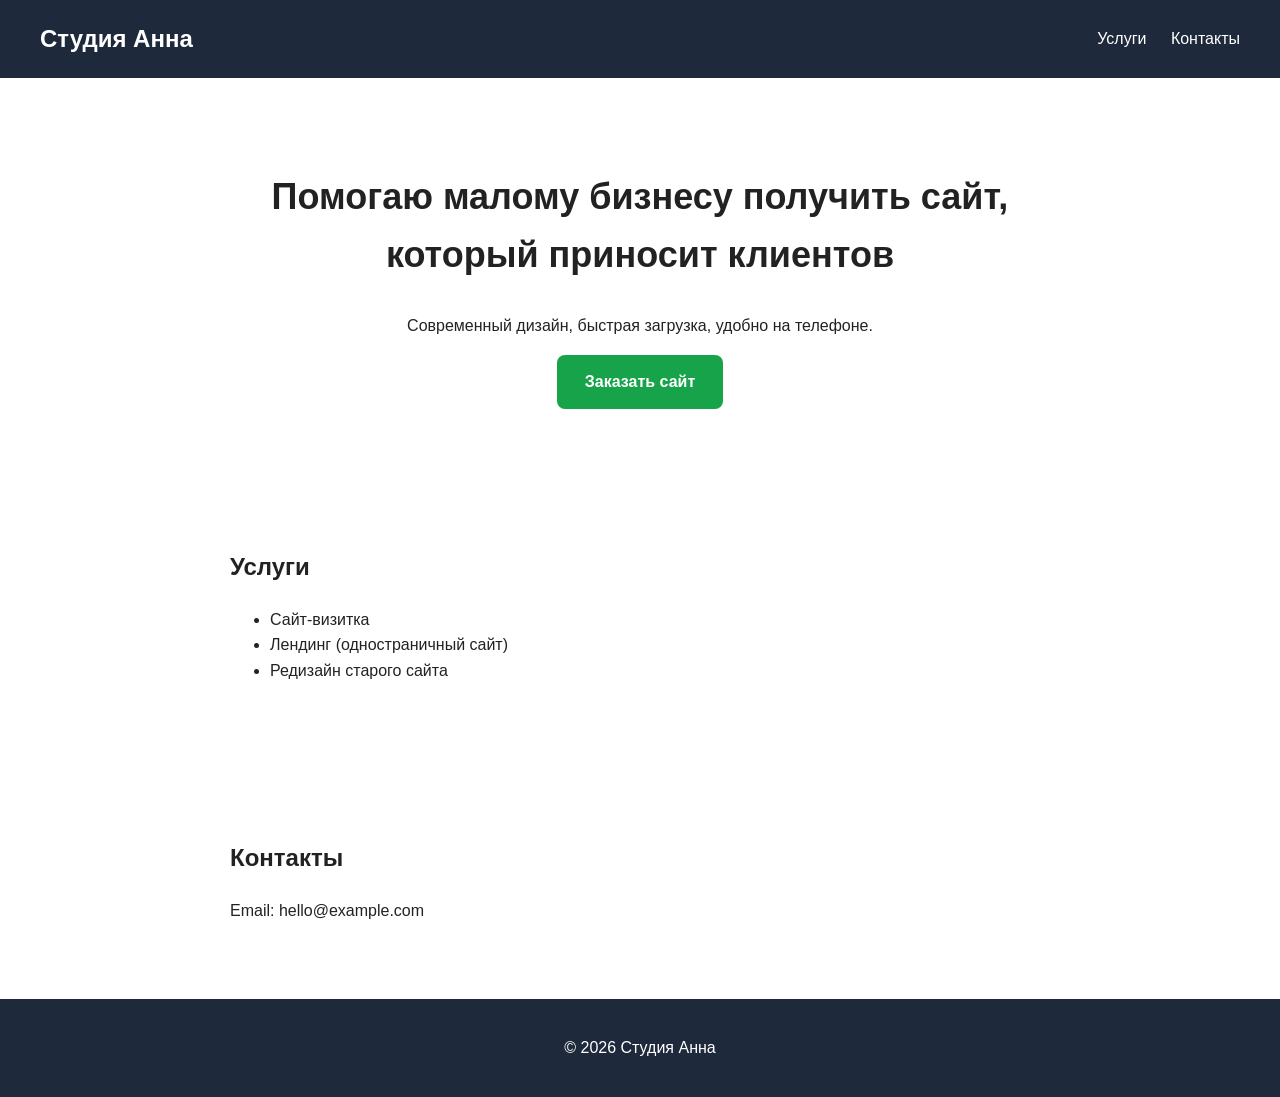
==== index.html @ 8dcebfe1 "Add files via upload" ====
<!DOCTYPE html>
<html lang="ru">
<head>
  <meta charset="UTF-8">
  <meta name="viewport" content="width=device-width, initial-scale=1">
  <title>Студия Анна — услуги</title>
  <link rel="stylesheet" href="style.css">
</head>
<body>

  <header>
    <h1>Студия Анна</h1>
    <nav>
      <a href="#services">Услуги</a>
      <a href="#contacts">Контакты</a>
    </nav>
  </header>

  <main>
    <section id="hero">
      <h2>Помогаю малому бизнесу получить сайт, который приносит клиентов</h2>
      <p>Современный дизайн, быстрая загрузка, удобно на телефоне.</p>
      <a href="#contacts">Заказать сайт</a>
    </section>

    <section id="services">
      <h2>Услуги</h2>
      <ul>
        <li>Сайт-визитка</li>
        <li>Лендинг (одностраничный сайт)</li>
        <li>Редизайн старого сайта</li>
      </ul>
    </section>

    <section id="contacts">
      <h2>Контакты</h2>
      <p>Email: hello@example.com</p>
    </section>
  </main>

  <footer>
    <p>© 2026 Студия Анна</p>
  </footer>

</body>
</html>
---- style.css ----
* {
  box-sizing: border-box;
}

body {
  margin: 0;
  font-family: Arial, sans-serif;
  color: #222222;
  line-height: 1.6;
}

header {
  background: #1e293b;
  color: white;
  padding: 20px 40px;
  display: flex;
  justify-content: space-between;
  align-items: center;
}

header h1 {
  margin: 0;
  font-size: 24px;
}

nav a {
  color: white;
  text-decoration: none;
  margin-left: 20px;
}

nav a:hover {
  text-decoration: underline;
}

section {
  max-width: 900px;
  margin: 0 auto;
  padding: 60px 40px;
}

#hero {
  text-align: center;
}

#hero h2 {
  font-size: 36px;
}

#hero a {
  display: inline-block;
  background: #16a34a;
  color: white;
  padding: 14px 28px;
  border-radius: 8px;
  text-decoration: none;
  font-weight: bold;
}

#hero a:hover {
  background: #1d4ed8;
}

footer {
  background: #1e293b;
  color: white;
  text-align: center;
  padding: 20px;
}@media (max-width: 700px) {
  header {
    flex-direction: column;
    gap: 12px;
    padding: 20px;
  }

  nav a {
    margin: 0 10px;
  }

  section {
    padding: 40px 20px;
  }

  #hero h2 {
    font-size: 26px;
  }
}
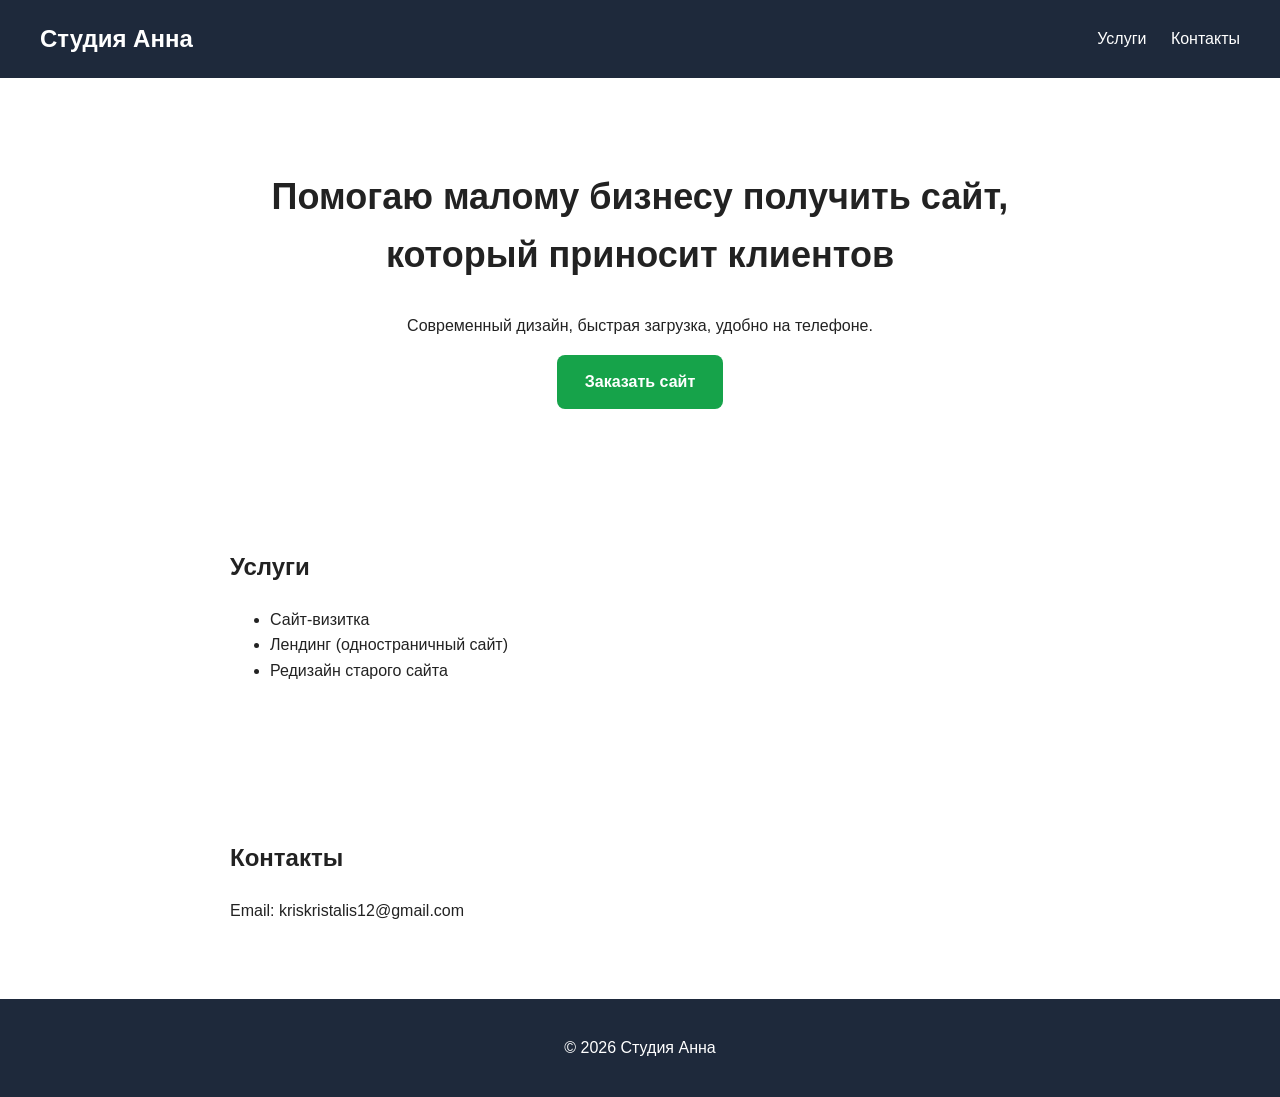
==== commit 338dab4a: "Add files via upload" ====
--- a/index.html
+++ b/index.html
@@ -34,7 +34,7 @@
 
     <section id="contacts">
       <h2>Контакты</h2>
-      <p>Email: hello@example.com</p>
+      <p>Email: kriskristalis12@gmail.com</p>
     </section>
   </main>
 
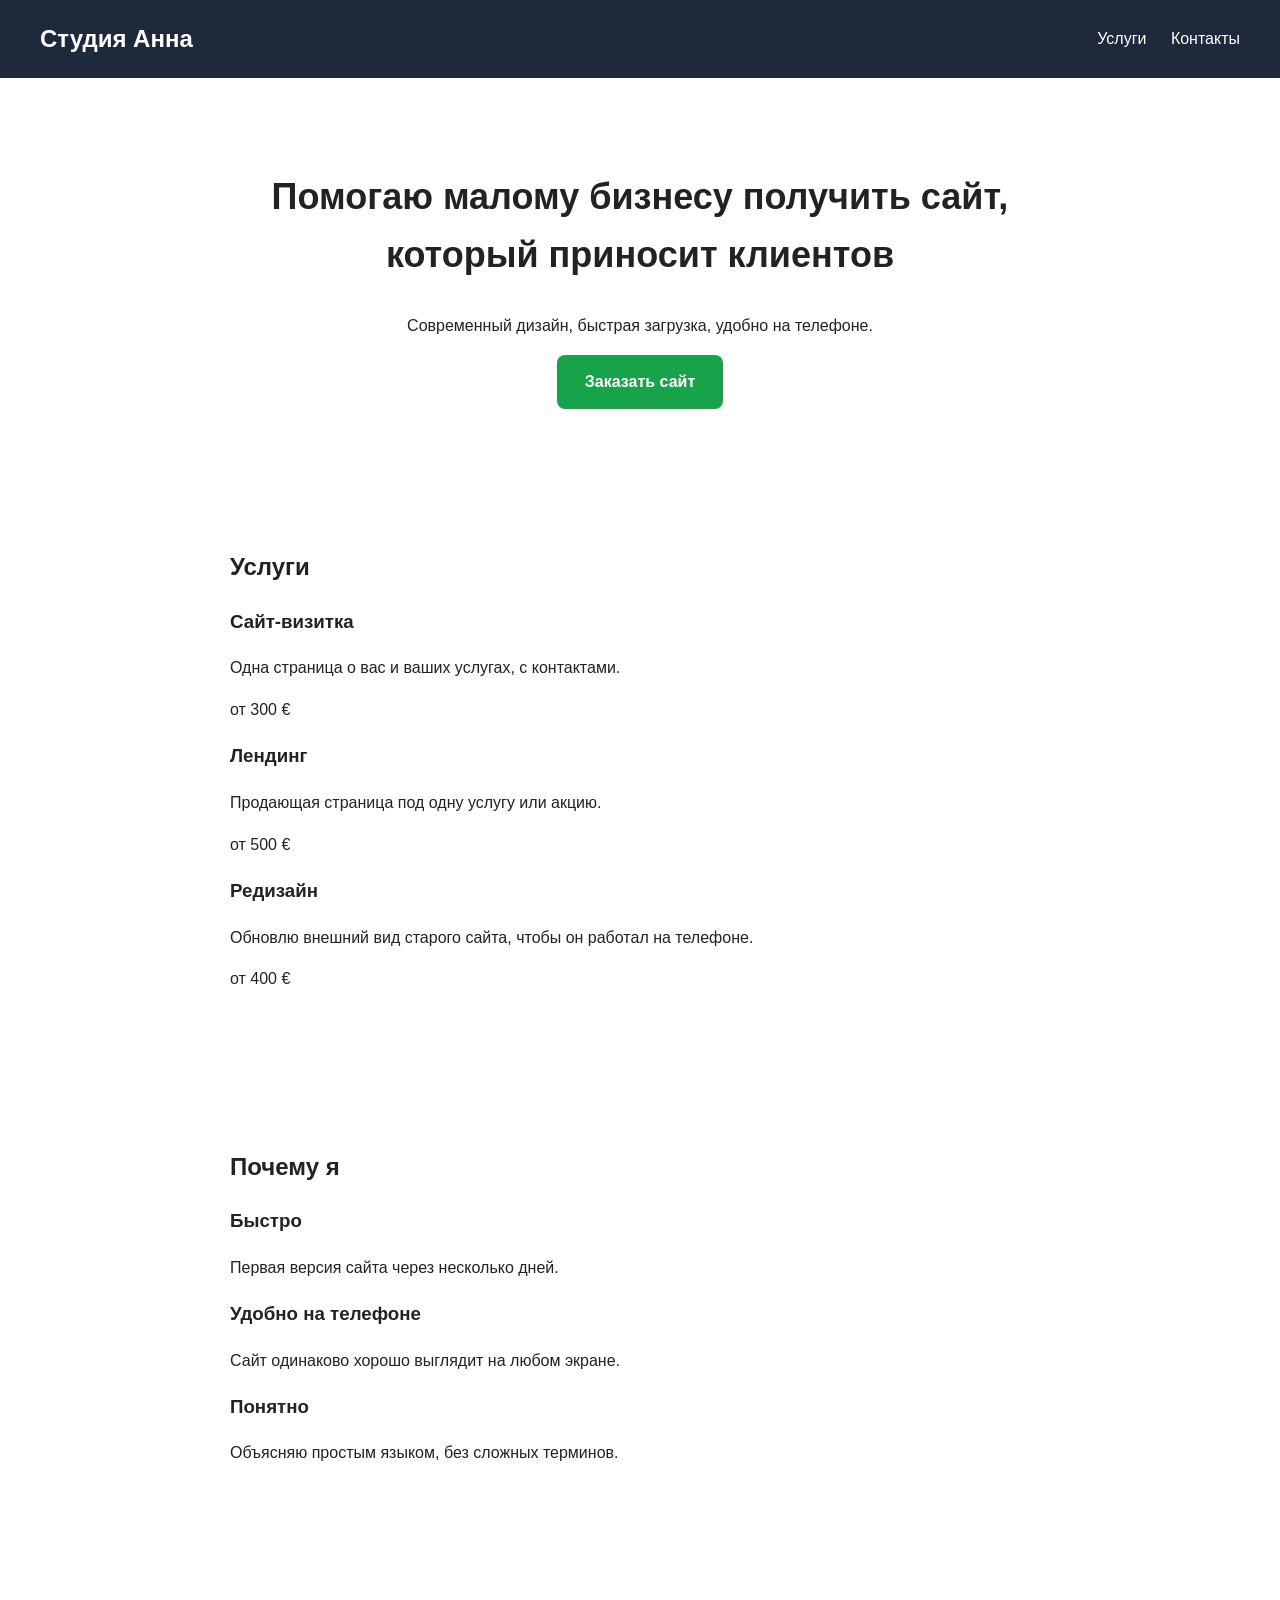
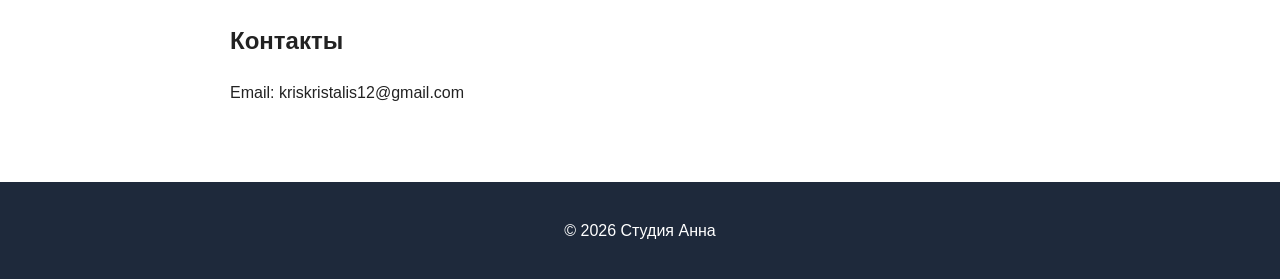
==== commit 519ebc52: "Add files via upload" ====
--- a/index.html
+++ b/index.html
@@ -23,13 +23,43 @@
       <a href="#contacts">Заказать сайт</a>
     </section>
 
-    <section id="services">
+        <section id="services">
       <h2>Услуги</h2>
-      <ul>
-        <li>Сайт-визитка</li>
-        <li>Лендинг (одностраничный сайт)</li>
-        <li>Редизайн старого сайта</li>
-      </ul>
+      <div class="cards">
+        <div class="card">
+          <h3>Сайт-визитка</h3>
+          <p>Одна страница о вас и ваших услугах, с контактами.</p>
+          <p class="price">от 300 €</p>
+        </div>
+        <div class="card">
+          <h3>Лендинг</h3>
+          <p>Продающая страница под одну услугу или акцию.</p>
+          <p class="price">от 500 €</p>
+        </div>
+        <div class="card">
+          <h3>Редизайн</h3>
+          <p>Обновлю внешний вид старого сайта, чтобы он работал на телефоне.</p>
+          <p class="price">от 400 €</p>
+        </div>
+      </div>
+    </section>
+
+    <section id="why">
+      <h2>Почему я</h2>
+      <div class="cards">
+        <div class="card">
+          <h3>Быстро</h3>
+          <p>Первая версия сайта через несколько дней.</p>
+        </div>
+        <div class="card">
+          <h3>Удобно на телефоне</h3>
+          <p>Сайт одинаково хорошо выглядит на любом экране.</p>
+        </div>
+        <div class="card">
+          <h3>Понятно</h3>
+          <p>Объясняю простым языком, без сложных терминов.</p>
+        </div>
+      </div>
     </section>
 
     <section id="contacts">
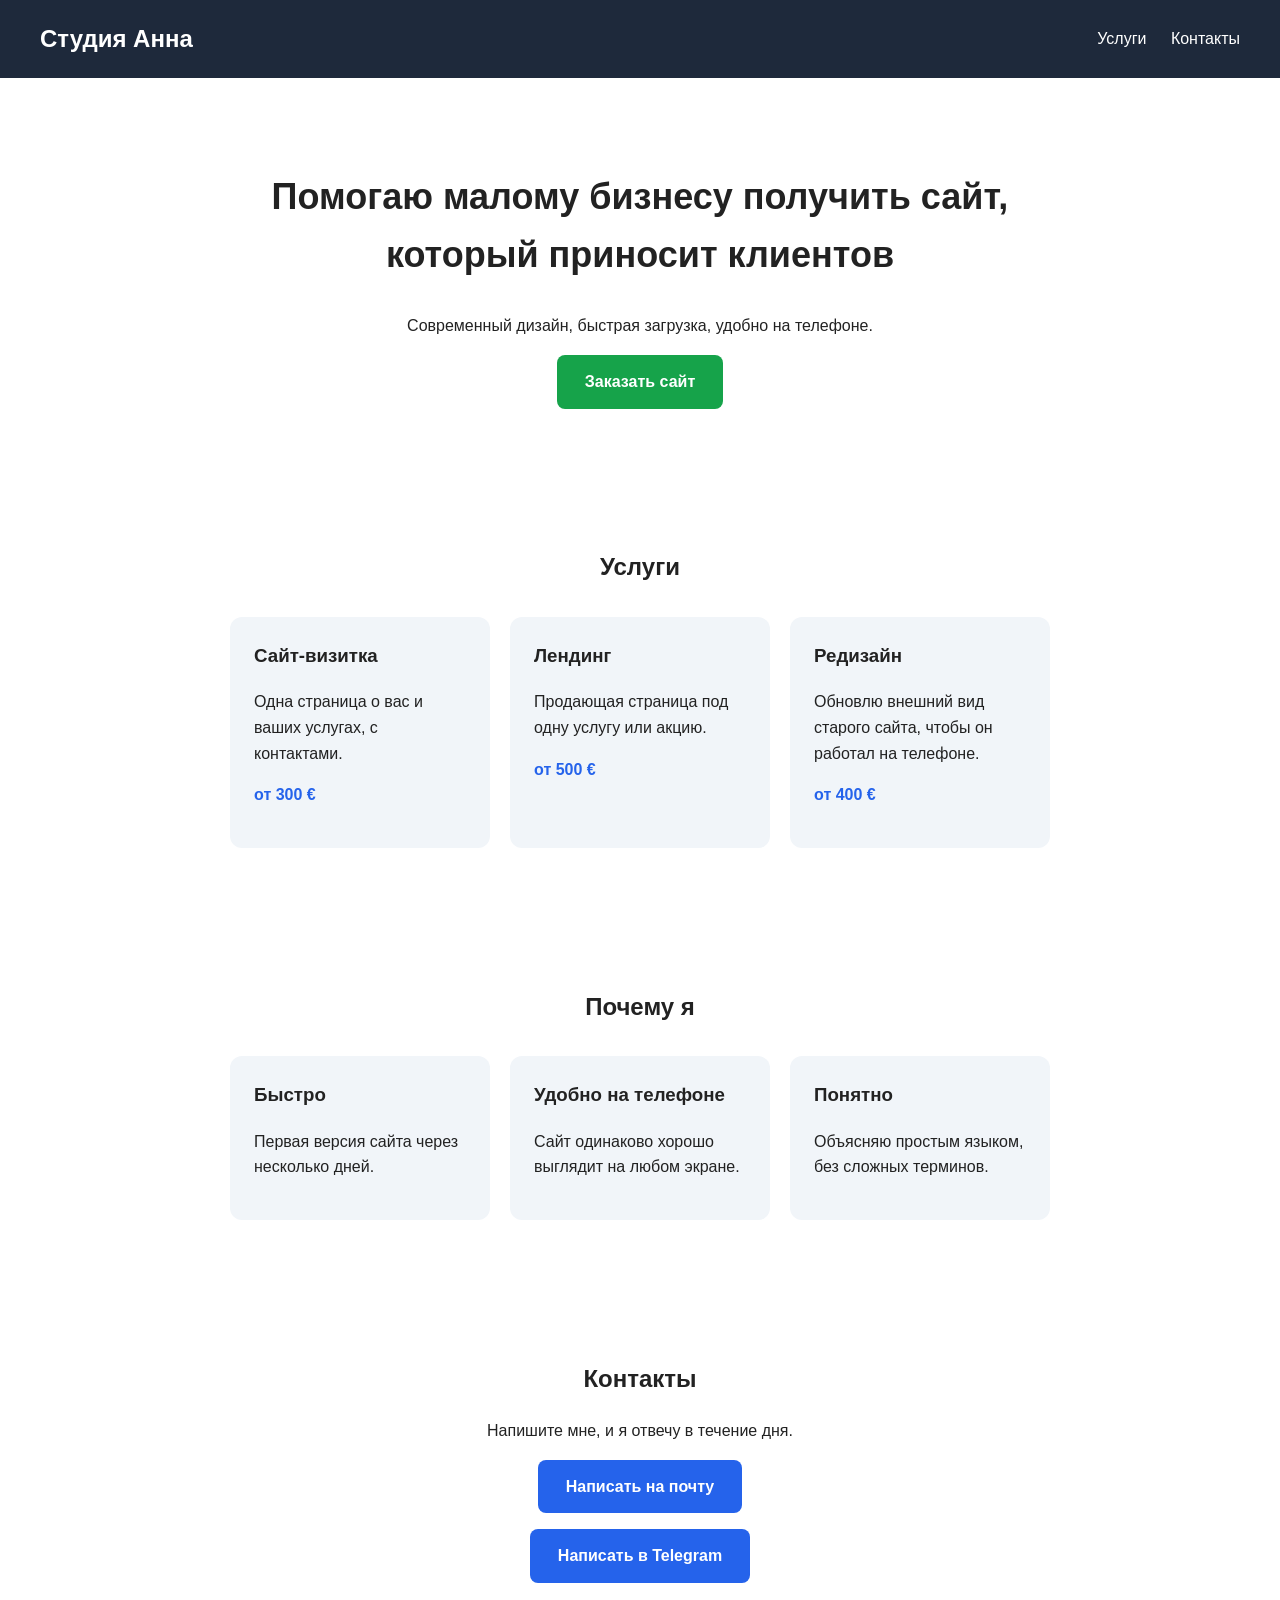
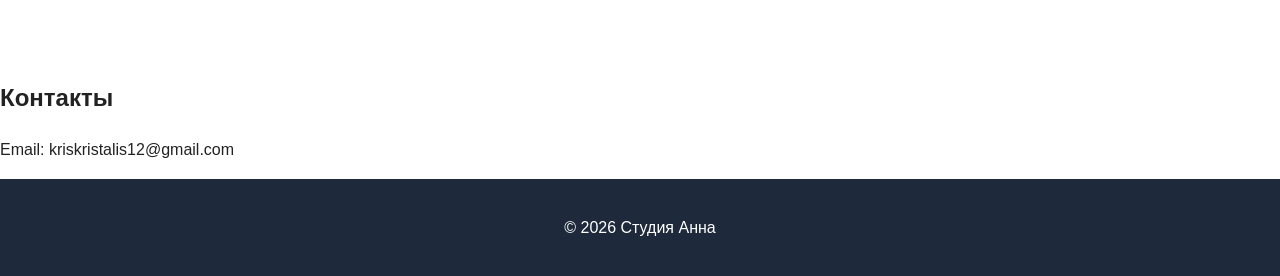
==== commit f136b9d5: "Add files via upload" ====
--- a/index.html
+++ b/index.html
@@ -3,7 +3,8 @@
 <head>
   <meta charset="UTF-8">
   <meta name="viewport" content="width=device-width, initial-scale=1">
-  <title>Студия Анна — услуги</title>
+  <title>Студия Кристина — услуги</title>
+  <meta name="description" content="Создаю сайты-визитки и лендинги для малого бизнеса. Быстро, современно, удобно на телефоне.">
   <link rel="stylesheet" href="style.css">
 </head>
 <body>
@@ -63,6 +64,11 @@
     </section>
 
     <section id="contacts">
+  <h2>Контакты</h2>
+  <p>Напишите мне, и я отвечу в течение дня.</p>
+  <p><a class="btn" href="mailto:kriskristalis12@gmail.com">Написать на почту</a></p>
+  <p><a class="btn" href="https://t.me/kristina">Написать в Telegram</a></p>
+</section>
       <h2>Контакты</h2>
       <p>Email: kriskristalis12@gmail.com</p>
     </section>
--- a/style.css
+++ b/style.css
@@ -84,4 +84,45 @@
   #hero h2 {
     font-size: 26px;
   }
+}#services h2,
+#why h2 {
+  text-align: center;
+}
+
+.cards {
+  display: grid;
+  grid-template-columns: repeat(auto-fit, minmax(230px, 1fr));
+  gap: 20px;
+  margin-top: 30px;
+}
+
+.card {
+  background: #f1f5f9;
+  padding: 24px;
+  border-radius: 12px;
+}
+
+.card h3 {
+  margin-top: 0;
+}
+
+.price {
+  font-weight: bold;
+  color: #2563eb;
+}#contacts {
+  text-align: center;
+}
+
+.btn {
+  display: inline-block;
+  background: #2563eb;
+  color: white;
+  padding: 14px 28px;
+  border-radius: 8px;
+  text-decoration: none;
+  font-weight: bold;
+}
+
+.btn:hover {
+  background: #1d4ed8;
 }
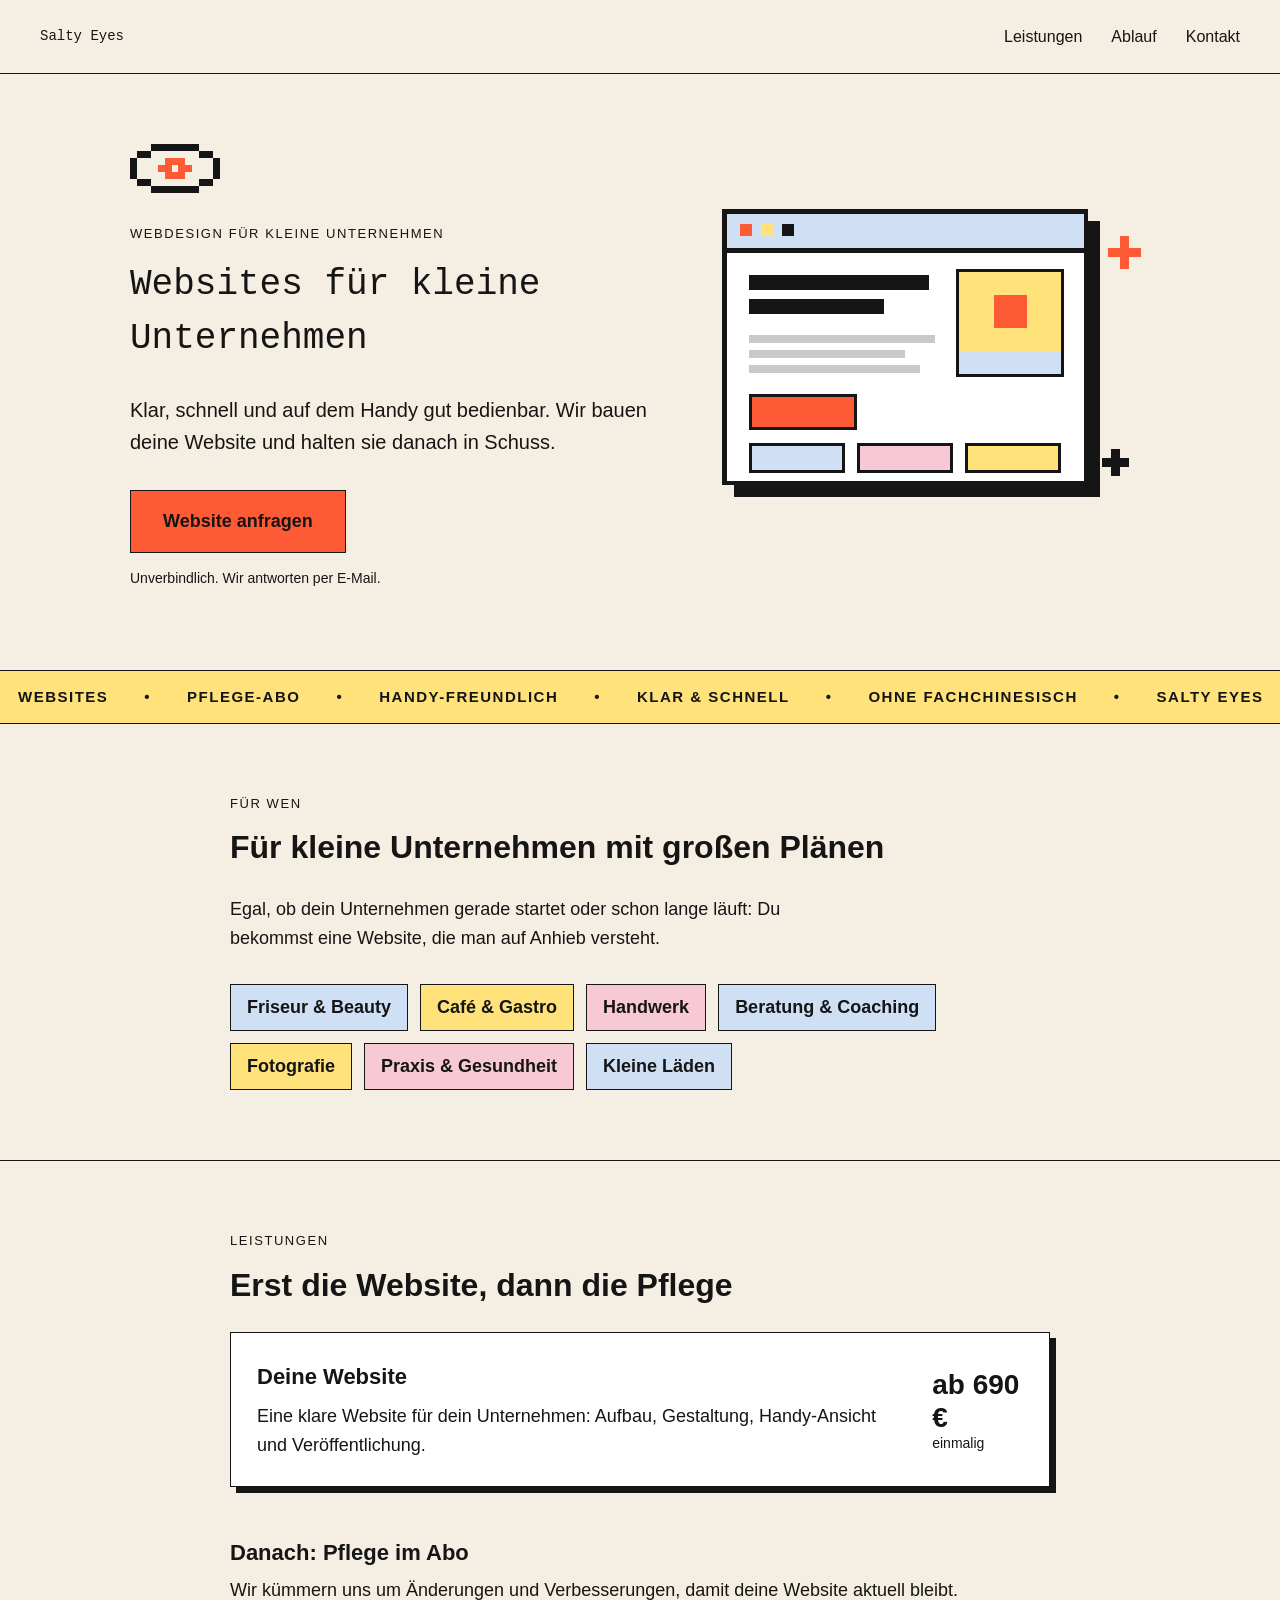
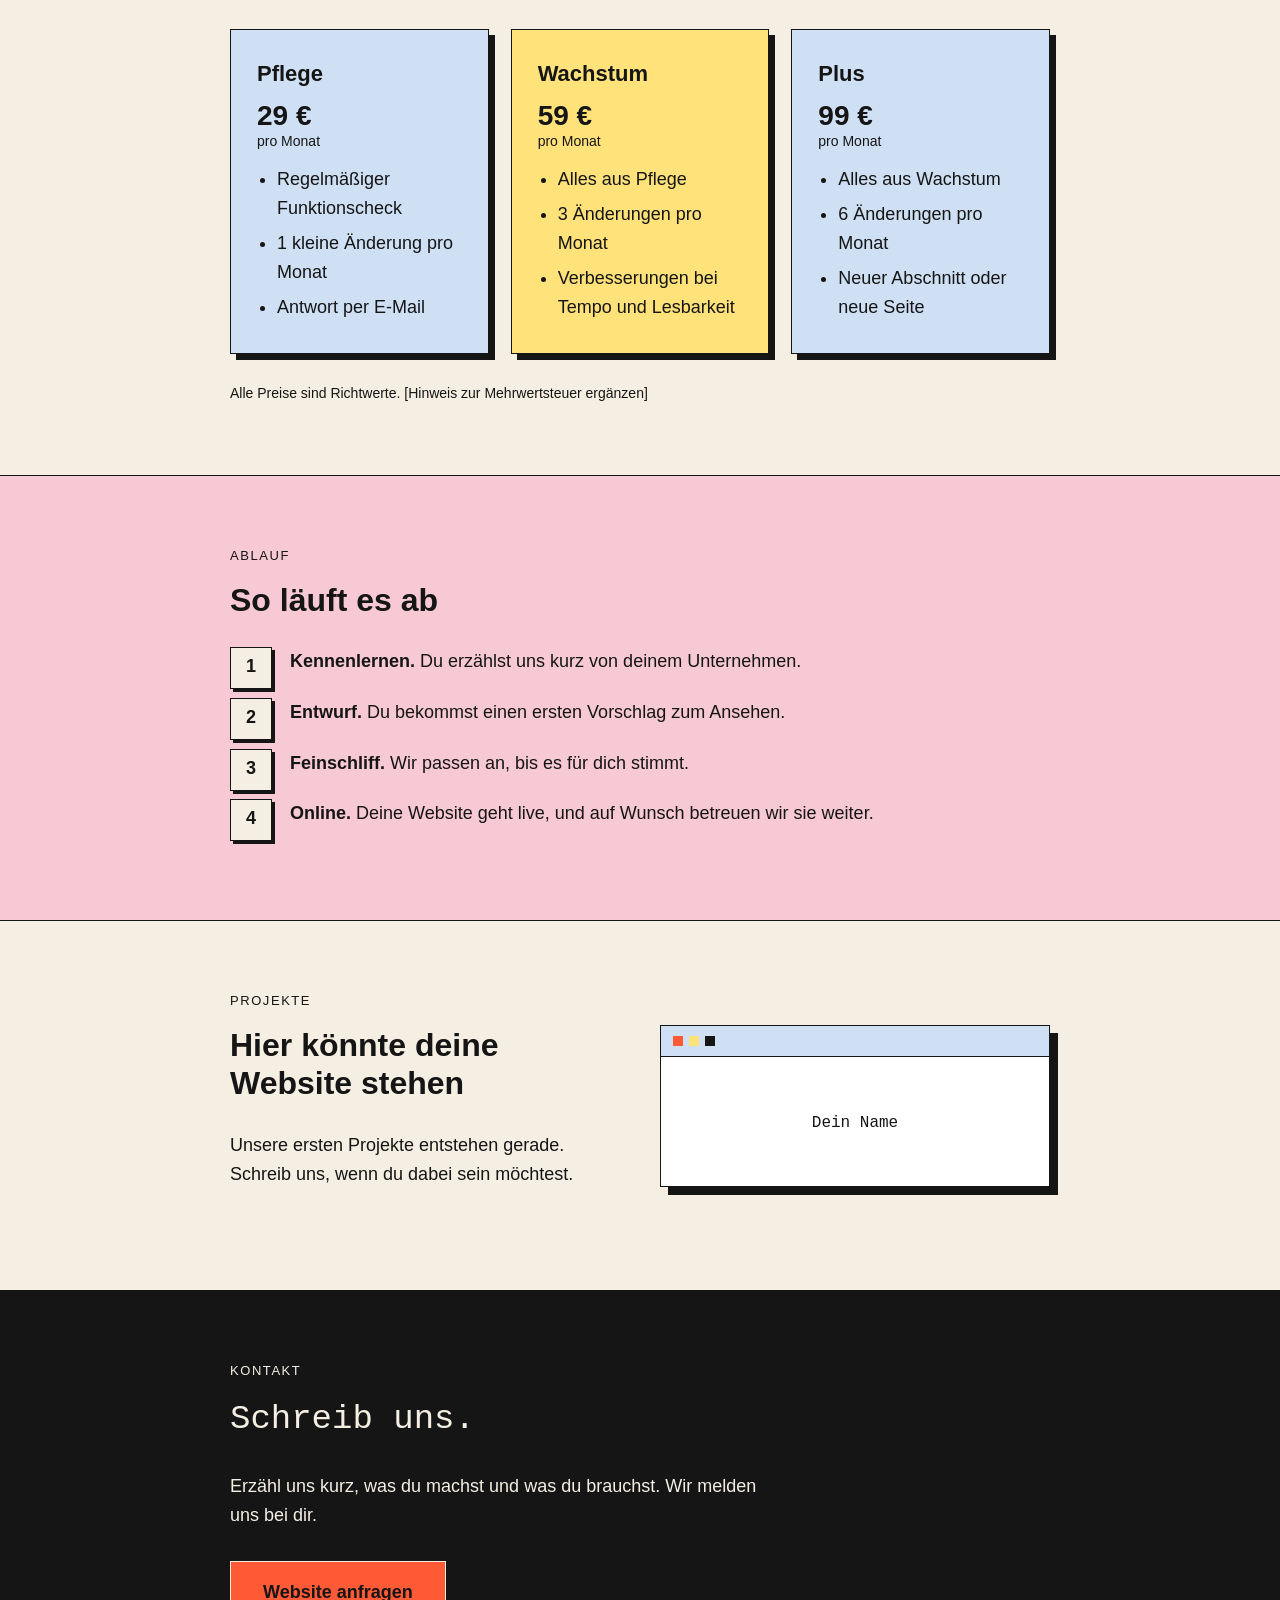
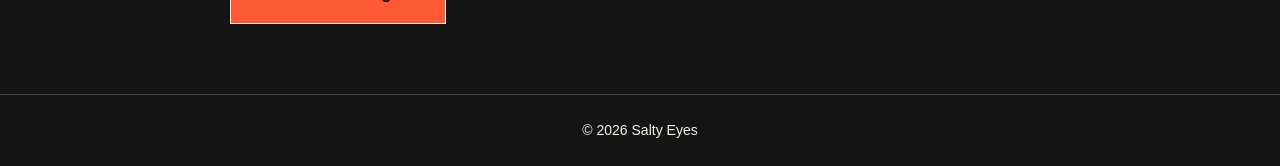
==== commit a613eb1a: "Add files via upload" ====
--- a/index.html
+++ b/index.html
@@ -1,82 +1,207 @@
-<!DOCTYPE html>
-<html lang="ru">
-<head>
-  <meta charset="UTF-8">
-  <meta name="viewport" content="width=device-width, initial-scale=1">
-  <title>Студия Кристина — услуги</title>
-  <meta name="description" content="Создаю сайты-визитки и лендинги для малого бизнеса. Быстро, современно, удобно на телефоне.">
-  <link rel="stylesheet" href="style.css">
-</head>
-<body>
-
-  <header>
-    <h1>Студия Анна</h1>
-    <nav>
-      <a href="#services">Услуги</a>
-      <a href="#contacts">Контакты</a>
-    </nav>
-  </header>
-
-  <main>
-    <section id="hero">
-      <h2>Помогаю малому бизнесу получить сайт, который приносит клиентов</h2>
-      <p>Современный дизайн, быстрая загрузка, удобно на телефоне.</p>
-      <a href="#contacts">Заказать сайт</a>
-    </section>
-
-        <section id="services">
-      <h2>Услуги</h2>
-      <div class="cards">
-        <div class="card">
-          <h3>Сайт-визитка</h3>
-          <p>Одна страница о вас и ваших услугах, с контактами.</p>
-          <p class="price">от 300 €</p>
-        </div>
-        <div class="card">
-          <h3>Лендинг</h3>
-          <p>Продающая страница под одну услугу или акцию.</p>
-          <p class="price">от 500 €</p>
-        </div>
-        <div class="card">
-          <h3>Редизайн</h3>
-          <p>Обновлю внешний вид старого сайта, чтобы он работал на телефоне.</p>
-          <p class="price">от 400 €</p>
-        </div>
-      </div>
-    </section>
-
-    <section id="why">
-      <h2>Почему я</h2>
-      <div class="cards">
-        <div class="card">
-          <h3>Быстро</h3>
-          <p>Первая версия сайта через несколько дней.</p>
-        </div>
-        <div class="card">
-          <h3>Удобно на телефоне</h3>
-          <p>Сайт одинаково хорошо выглядит на любом экране.</p>
-        </div>
-        <div class="card">
-          <h3>Понятно</h3>
-          <p>Объясняю простым языком, без сложных терминов.</p>
-        </div>
-      </div>
-    </section>
-
-    <section id="contacts">
-  <h2>Контакты</h2>
-  <p>Напишите мне, и я отвечу в течение дня.</p>
-  <p><a class="btn" href="mailto:kriskristalis12@gmail.com">Написать на почту</a></p>
-  <p><a class="btn" href="https://t.me/kristina">Написать в Telegram</a></p>
-</section>
-      <h2>Контакты</h2>
-      <p>Email: kriskristalis12@gmail.com</p>
-    </section>
-  </main>
-
-  <footer>
-    <p>© 2026 Студия Анна</p>
-  </footer>
-
-</body>
-</html>+<!DOCTYPE html>
+<html lang="de">
+<head>
+  <meta charset="UTF-8">
+  <meta name="viewport" content="width=device-width, initial-scale=1">
+  <title>Salty Eyes – Websites für kleine Unternehmen</title>
+  <meta name="description" content="Salty Eyes baut klare, schnelle Websites für kleine Unternehmen und hält sie danach in Schuss. Jetzt unverbindlich anfragen.">
+  <link rel="stylesheet" href="style.css">
+</head>
+<body>
+
+  <header class="site-header">
+    <a class="logo" href="#top">Salty Eyes</a>
+    <nav>
+      <a href="#leistungen">Leistungen</a>
+      <a href="#ablauf">Ablauf</a>
+      <a href="#kontakt">Kontakt</a>
+    </nav>
+  </header>
+
+  <main id="top">
+
+    <!-- 1. Hauptbereich -->
+    <section class="hero">
+      <div class="hero-text">
+        <svg class="eye" viewBox="0 0 130 70" width="90" height="49" aria-hidden="true" shape-rendering="crispEdges">
+          <rect x="30" y="0" width="70" height="10" fill="currentColor"/>
+          <rect x="10" y="10" width="20" height="10" fill="currentColor"/>
+          <rect x="100" y="10" width="20" height="10" fill="currentColor"/>
+          <rect x="0" y="20" width="10" height="30" fill="currentColor"/>
+          <rect x="120" y="20" width="10" height="30" fill="currentColor"/>
+          <rect x="10" y="50" width="20" height="10" fill="currentColor"/>
+          <rect x="100" y="50" width="20" height="10" fill="currentColor"/>
+          <rect x="30" y="60" width="70" height="10" fill="currentColor"/>
+          <rect x="50" y="20" width="30" height="10" class="pupil"/>
+          <rect x="40" y="30" width="50" height="10" class="pupil"/>
+          <rect x="50" y="40" width="30" height="10" class="pupil"/>
+          <rect x="60" y="30" width="10" height="10" class="shine"/>
+        </svg>
+        <p class="label">Webdesign für kleine Unternehmen</p>
+        <h1 class="pixel">Websites für kleine Unternehmen</h1>
+        <p class="lead">Klar, schnell und auf dem Handy gut bedienbar. Wir bauen deine Website und halten sie danach in Schuss.</p>
+        <a class="btn" href="mailto:kriskristalis12@gmail.com?subject=Website%20anfragen">Website anfragen</a>
+        <p class="hint">Unverbindlich. Wir antworten per E-Mail.</p>
+      </div>
+
+      <div class="hero-art">
+        <svg class="mock" viewBox="0 0 280 210" role="img" aria-label="Skizze einer Website im Browserfenster" shape-rendering="crispEdges">
+          <rect x="8" y="8" width="244" height="184" fill="#151515"/>
+          <rect x="1.5" y="1.5" width="241" height="181" fill="#ffffff" stroke="#151515" stroke-width="3"/>
+          <rect x="1.5" y="1.5" width="241" height="26" fill="#cfe0f5" stroke="#151515" stroke-width="3"/>
+          <rect x="12" y="10" width="8" height="8" fill="#ff5a36"/>
+          <rect x="26" y="10" width="8" height="8" fill="#ffe27a"/>
+          <rect x="40" y="10" width="8" height="8" fill="#151515"/>
+          <rect x="18" y="44" width="120" height="10" fill="#151515"/>
+          <rect x="18" y="60" width="90" height="10" fill="#151515"/>
+          <rect x="18" y="84" width="124" height="5" fill="#c9c9c9"/>
+          <rect x="18" y="94" width="104" height="5" fill="#c9c9c9"/>
+          <rect x="18" y="104" width="114" height="5" fill="#c9c9c9"/>
+          <rect x="19" y="124" width="70" height="22" fill="#ff5a36" stroke="#151515" stroke-width="2"/>
+          <rect x="157" y="41" width="70" height="70" fill="#ffe27a" stroke="#151515" stroke-width="2"/>
+          <rect x="181" y="57" width="22" height="22" fill="#ff5a36"/>
+          <rect x="158" y="95" width="68" height="15" fill="#cfe0f5"/>
+          <rect x="19" y="157" width="62" height="18" fill="#cfe0f5" stroke="#151515" stroke-width="2"/>
+          <rect x="91" y="157" width="62" height="18" fill="#f7c9d4" stroke="#151515" stroke-width="2"/>
+          <rect x="163" y="157" width="62" height="18" fill="#ffe27a" stroke="#151515" stroke-width="2"/>
+          <rect x="265" y="18" width="6" height="22" fill="#ff5a36"/>
+          <rect x="257" y="26" width="22" height="6" fill="#ff5a36"/>
+          <rect x="259" y="160" width="6" height="18" fill="#151515"/>
+          <rect x="253" y="166" width="18" height="6" fill="#151515"/>
+        </svg>
+      </div>
+    </section>
+
+    <!-- Laufband -->
+    <div class="ticker" aria-hidden="true">
+      <div class="ticker-track">
+        <div class="ticker-group">
+          <span>Websites</span><span>•</span><span>Pflege-Abo</span><span>•</span><span>Handy-freundlich</span><span>•</span><span>Klar &amp; schnell</span><span>•</span><span>Ohne Fachchinesisch</span><span>•</span><span>Salty Eyes</span><span>•</span>
+        </div>
+        <div class="ticker-group">
+          <span>Websites</span><span>•</span><span>Pflege-Abo</span><span>•</span><span>Handy-freundlich</span><span>•</span><span>Klar &amp; schnell</span><span>•</span><span>Ohne Fachchinesisch</span><span>•</span><span>Salty Eyes</span><span>•</span>
+        </div>
+      </div>
+    </div>
+
+    <!-- 2. Für wen -->
+    <section class="band">
+      <div class="wrap">
+        <p class="label">Für wen</p>
+        <h2>Für kleine Unternehmen mit großen Plänen</h2>
+        <p class="lead-left">Egal, ob dein Unternehmen gerade startet oder schon lange läuft: Du bekommst eine Website, die man auf Anhieb versteht.</p>
+        <ul class="chips">
+          <li>Friseur &amp; Beauty</li>
+          <li>Café &amp; Gastro</li>
+          <li>Handwerk</li>
+          <li>Beratung &amp; Coaching</li>
+          <li>Fotografie</li>
+          <li>Praxis &amp; Gesundheit</li>
+          <li>Kleine Läden</li>
+        </ul>
+      </div>
+    </section>
+
+    <!-- 3. Leistungen -->
+    <section id="leistungen" class="band">
+      <div class="wrap">
+        <p class="label">Leistungen</p>
+        <h2>Erst die Website, dann die Pflege</h2>
+
+        <div class="card card-wide">
+          <div>
+            <h3>Deine Website</h3>
+            <p>Eine klare Website für dein Unternehmen: Aufbau, Gestaltung, Handy-Ansicht und Veröffentlichung.</p>
+          </div>
+          <p class="price">ab 690 €<span>einmalig</span></p>
+        </div>
+
+        <h3 class="subhead">Danach: Pflege im Abo</h3>
+        <p class="note-top">Wir kümmern uns um Änderungen und Verbesserungen, damit deine Website aktuell bleibt.</p>
+
+        <div class="cards">
+          <div class="card">
+            <h3>Pflege</h3>
+            <p class="price">29 €<span>pro Monat</span></p>
+            <ul>
+              <li>Regelmäßiger Funktionscheck</li>
+              <li>1 kleine Änderung pro Monat</li>
+              <li>Antwort per E-Mail</li>
+            </ul>
+          </div>
+          <div class="card card-strong">
+            <h3>Wachstum</h3>
+            <p class="price">59 €<span>pro Monat</span></p>
+            <ul>
+              <li>Alles aus Pflege</li>
+              <li>3 Änderungen pro Monat</li>
+              <li>Verbesserungen bei Tempo und Lesbarkeit</li>
+            </ul>
+          </div>
+          <div class="card">
+            <h3>Plus</h3>
+            <p class="price">99 €<span>pro Monat</span></p>
+            <ul>
+              <li>Alles aus Wachstum</li>
+              <li>6 Änderungen pro Monat</li>
+              <li>Neuer Abschnitt oder neue Seite</li>
+            </ul>
+          </div>
+        </div>
+        <p class="fineprint">Alle Preise sind Richtwerte. [Hinweis zur Mehrwertsteuer ergänzen]</p>
+      </div>
+    </section>
+
+    <!-- 4. Ablauf -->
+    <section id="ablauf" class="band band-pink">
+      <div class="wrap">
+        <p class="label">Ablauf</p>
+        <h2>So läuft es ab</h2>
+        <ol class="steps">
+          <li><strong>Kennenlernen.</strong> Du erzählst uns kurz von deinem Unternehmen.</li>
+          <li><strong>Entwurf.</strong> Du bekommst einen ersten Vorschlag zum Ansehen.</li>
+          <li><strong>Feinschliff.</strong> Wir passen an, bis es für dich stimmt.</li>
+          <li><strong>Online.</strong> Deine Website geht live, und auf Wunsch betreuen wir sie weiter.</li>
+        </ol>
+      </div>
+    </section>
+
+    <!-- 5. Projekte -->
+    <section class="band">
+      <div class="wrap projects">
+        <div>
+          <p class="label">Projekte</p>
+          <h2>Hier könnte deine Website stehen</h2>
+          <p class="lead-left">Unsere ersten Projekte entstehen gerade. Schreib uns, wenn du dabei sein möchtest.</p>
+        </div>
+        <div class="frame" aria-hidden="true">
+          <div class="frame-bar"><i></i><i></i><i></i></div>
+          <div class="frame-body"><span class="pixel">Dein Name</span></div>
+        </div>
+      </div>
+    </section>
+
+    <!-- 6. Kontakt -->
+    <section id="kontakt" class="band band-dark">
+      <div class="wrap">
+        <p class="label">Kontakt</p>
+        <h2 class="pixel">Schreib uns.</h2>
+        <p class="lead-left">Erzähl uns kurz, was du machst und was du brauchst. Wir melden uns bei dir.</p>
+        <a class="btn" href="mailto:kriskristalis12@gmail.com?subject=Website%20anfragen">Website anfragen</a>
+      </div>
+    </section>
+
+  </main>
+
+  <footer class="site-footer">
+    <!-- Wichtig: Vor dem echten Start Impressum und Datenschutzerklärung ergänzen. -->
+    <p>© 2026 Salty Eyes</p>
+  </footer>
+
+  <!-- Schmale Leiste nur auf dem Handy -->
+  <div class="sticky-cta">
+    <a class="btn" href="mailto:kriskristalis12@gmail.com?subject=Website%20anfragen">Website anfragen</a>
+  </div>
+
+</body>
+</html>
--- a/style.css
+++ b/style.css
@@ -1,128 +1,497 @@
-* {
-  box-sizing: border-box;
-}
-
-body {
-  margin: 0;
-  font-family: Arial, sans-serif;
-  color: #222222;
-  line-height: 1.6;
-}
-
-header {
-  background: #1e293b;
-  color: white;
-  padding: 20px 40px;
-  display: flex;
-  justify-content: space-between;
-  align-items: center;
-}
-
-header h1 {
-  margin: 0;
-  font-size: 24px;
-}
-
-nav a {
-  color: white;
-  text-decoration: none;
-  margin-left: 20px;
-}
-
-nav a:hover {
-  text-decoration: underline;
-}
-
-section {
-  max-width: 900px;
-  margin: 0 auto;
-  padding: 60px 40px;
-}
-
-#hero {
-  text-align: center;
-}
-
-#hero h2 {
-  font-size: 36px;
-}
-
-#hero a {
-  display: inline-block;
-  background: #16a34a;
-  color: white;
-  padding: 14px 28px;
-  border-radius: 8px;
-  text-decoration: none;
-  font-weight: bold;
-}
-
-#hero a:hover {
-  background: #1d4ed8;
-}
-
-footer {
-  background: #1e293b;
-  color: white;
-  text-align: center;
-  padding: 20px;
-}@media (max-width: 700px) {
-  header {
-    flex-direction: column;
-    gap: 12px;
-    padding: 20px;
-  }
-
-  nav a {
-    margin: 0 10px;
-  }
-
-  section {
-    padding: 40px 20px;
-  }
-
-  #hero h2 {
-    font-size: 26px;
-  }
-}#services h2,
-#why h2 {
-  text-align: center;
-}
-
-.cards {
-  display: grid;
-  grid-template-columns: repeat(auto-fit, minmax(230px, 1fr));
-  gap: 20px;
-  margin-top: 30px;
-}
-
-.card {
-  background: #f1f5f9;
-  padding: 24px;
-  border-radius: 12px;
-}
-
-.card h3 {
-  margin-top: 0;
-}
-
-.price {
-  font-weight: bold;
-  color: #2563eb;
-}#contacts {
-  text-align: center;
-}
-
-.btn {
-  display: inline-block;
-  background: #2563eb;
-  color: white;
-  padding: 14px 28px;
-  border-radius: 8px;
-  text-decoration: none;
-  font-weight: bold;
-}
-
-.btn:hover {
-  background: #1d4ed8;
-}+/* ---------- Pixel-Schrift (Datei liegt im Ordner "fonts") ---------- */
+@font-face {
+  font-family: "Press Start 2P";
+  src: url("fonts/PressStart2P-Regular.ttf") format("truetype");
+  font-display: swap;
+}
+
+/* ---------- Farben und Grundwerte ---------- */
+:root {
+  --bg: #f5efe3;
+  --ink: #151515;
+  --accent: #ff5a36;
+  --sky: #cfe0f5;
+  --butter: #ffe27a;
+  --pink: #f7c9d4;
+  --line: 1.5px solid #151515;
+}
+
+* {
+  box-sizing: border-box;
+}
+
+html {
+  scroll-behavior: smooth;
+}
+
+body {
+  margin: 0;
+  background: var(--bg);
+  color: var(--ink);
+  font-family: "Helvetica Neue", Arial, sans-serif;
+  font-size: 18px;
+  line-height: 1.6;
+}
+
+a:focus-visible {
+  outline: 3px solid var(--accent);
+  outline-offset: 3px;
+}
+
+/* ---------- Kopfzeile ---------- */
+.site-header {
+  display: flex;
+  justify-content: space-between;
+  align-items: center;
+  padding: 22px 40px;
+  border-bottom: var(--line);
+}
+
+.logo {
+  font-family: "Press Start 2P", "Courier New", monospace;
+  font-size: 14px;
+  color: var(--ink);
+  text-decoration: none;
+}
+
+.site-header nav a {
+  color: var(--ink);
+  text-decoration: none;
+  margin-left: 24px;
+  font-size: 16px;
+}
+
+.site-header nav a:hover {
+  text-decoration: underline;
+}
+
+/* ---------- Hauptbereich ---------- */
+.hero {
+  max-width: 1100px;
+  margin: 0 auto;
+  padding: 70px 40px 80px;
+  display: grid;
+  grid-template-columns: 1.1fr 0.9fr;
+  gap: 50px;
+  align-items: center;
+}
+
+.eye {
+  color: var(--ink);
+  margin-bottom: 22px;
+  width: 90px;
+  height: auto;
+}
+
+.eye .pupil {
+  fill: var(--accent);
+}
+
+.eye .shine {
+  fill: var(--bg);
+}
+
+.label {
+  margin: 0 0 14px;
+  font-size: 13px;
+  letter-spacing: 0.12em;
+  text-transform: uppercase;
+}
+
+.pixel {
+  font-family: "Press Start 2P", "Courier New", monospace;
+  font-weight: normal;
+  font-size: clamp(20px, 3.8vw, 36px);
+  line-height: 1.5;
+  margin: 0 0 28px;
+}
+
+.lead {
+  max-width: 520px;
+  margin: 0 0 32px;
+  font-size: 20px;
+}
+
+.hint {
+  margin: 14px 0 0;
+  font-size: 14px;
+}
+
+.hero-art .mock {
+  display: block;
+  width: 100%;
+  max-width: 420px;
+  height: auto;
+  margin: 0 auto;
+  animation: float 6s ease-in-out infinite;
+}
+
+@keyframes float {
+  0%, 100% { transform: translateY(0); }
+  50% { transform: translateY(-8px); }
+}
+
+/* ---------- Buttons (alle gleich) ---------- */
+.btn {
+  display: inline-block;
+  background: var(--accent);
+  color: var(--ink);
+  border: var(--line);
+  padding: 16px 32px;
+  font-size: 18px;
+  font-weight: bold;
+  text-decoration: none;
+}
+
+.btn:hover {
+  background: var(--ink);
+  color: var(--bg);
+}
+
+/* ---------- Laufband ---------- */
+.ticker {
+  overflow: hidden;
+  background: var(--butter);
+  border-top: var(--line);
+  border-bottom: var(--line);
+}
+
+.ticker-track {
+  display: flex;
+  width: max-content;
+  animation: scroll 30s linear infinite;
+}
+
+.ticker-group {
+  display: flex;
+}
+
+.ticker-group span {
+  padding: 14px 18px;
+  font-weight: bold;
+  text-transform: uppercase;
+  letter-spacing: 0.1em;
+  font-size: 15px;
+  white-space: nowrap;
+}
+
+@keyframes scroll {
+  from { transform: translateX(0); }
+  to { transform: translateX(-50%); }
+}
+
+/* ---------- Abschnitte ---------- */
+.band {
+  border-bottom: var(--line);
+}
+
+.band-pink {
+  background: var(--pink);
+}
+
+.band-dark {
+  background: var(--ink);
+  color: var(--bg);
+  border-bottom: none;
+}
+
+.wrap {
+  max-width: 900px;
+  margin: 0 auto;
+  padding: 70px 40px;
+}
+
+.wrap h2 {
+  font-size: 32px;
+  line-height: 1.2;
+  margin: 0 0 28px;
+}
+
+.wrap h2.pixel {
+  font-size: clamp(20px, 4vw, 34px);
+  line-height: 1.4;
+}
+
+.subhead {
+  margin: 48px 0 6px;
+  font-size: 22px;
+}
+
+.note-top {
+  margin: 0 0 24px;
+}
+
+.lead-left {
+  max-width: 560px;
+  margin: 0 0 32px;
+}
+
+/* ---------- Kleine Schilder ---------- */
+.chips {
+  list-style: none;
+  margin: 0;
+  padding: 0;
+  display: flex;
+  flex-wrap: wrap;
+  gap: 12px;
+}
+
+.chips li {
+  border: var(--line);
+  padding: 8px 16px;
+  font-weight: bold;
+  background: var(--sky);
+}
+
+.chips li:nth-child(3n+2) {
+  background: var(--butter);
+}
+
+.chips li:nth-child(3n) {
+  background: var(--pink);
+}
+
+/* ---------- Karten ---------- */
+.cards {
+  display: grid;
+  grid-template-columns: repeat(auto-fit, minmax(240px, 1fr));
+  gap: 22px;
+}
+
+.card {
+  background: var(--sky);
+  border: var(--line);
+  box-shadow: 6px 6px 0 var(--ink);
+  padding: 26px;
+  transition: transform 0.15s, box-shadow 0.15s;
+}
+
+.card:hover {
+  transform: translate(-3px, -3px);
+  box-shadow: 9px 9px 0 var(--ink);
+}
+
+.card-strong {
+  background: var(--butter);
+}
+
+.card h3 {
+  margin: 0 0 8px;
+  font-size: 22px;
+}
+
+.card p {
+  margin: 0;
+}
+
+.card ul {
+  margin: 16px 0 0;
+  padding-left: 20px;
+}
+
+.card li {
+  margin-bottom: 6px;
+}
+
+.card-wide {
+  display: flex;
+  justify-content: space-between;
+  align-items: center;
+  gap: 24px;
+  background: #ffffff;
+}
+
+.price {
+  font-weight: bold;
+  font-size: 28px;
+  line-height: 1.2;
+  margin: 0 0 4px;
+}
+
+.price span {
+  display: block;
+  font-size: 14px;
+  font-weight: normal;
+}
+
+.fineprint {
+  margin: 28px 0 0;
+  font-size: 14px;
+}
+
+/* ---------- Ablauf ---------- */
+.steps {
+  margin: 0;
+  padding: 0;
+  list-style: none;
+  counter-reset: step;
+}
+
+.steps li {
+  counter-increment: step;
+  position: relative;
+  padding: 0 0 22px 60px;
+}
+
+.steps li::before {
+  content: counter(step);
+  position: absolute;
+  left: 0;
+  top: 0;
+  width: 40px;
+  height: 40px;
+  background: var(--bg);
+  border: var(--line);
+  box-shadow: 3px 3px 0 var(--ink);
+  text-align: center;
+  line-height: 37px;
+  font-weight: bold;
+}
+
+/* ---------- Projekte ---------- */
+.projects {
+  display: grid;
+  grid-template-columns: 1fr 1fr;
+  gap: 40px;
+  align-items: center;
+}
+
+.frame {
+  background: #ffffff;
+  border: var(--line);
+  box-shadow: 8px 8px 0 var(--ink);
+}
+
+.frame-bar {
+  display: flex;
+  gap: 6px;
+  padding: 10px 12px;
+  background: var(--sky);
+  border-bottom: var(--line);
+}
+
+.frame-bar i {
+  width: 10px;
+  height: 10px;
+  background: var(--ink);
+}
+
+.frame-bar i:nth-child(1) { background: var(--accent); }
+.frame-bar i:nth-child(2) { background: var(--butter); }
+
+.frame-body {
+  padding: 50px 20px;
+  text-align: center;
+}
+
+.frame-body .pixel {
+  font-size: 16px;
+  margin: 0;
+}
+
+/* ---------- Kontakt (dunkel) ---------- */
+.band-dark .btn {
+  border-color: var(--bg);
+}
+
+.band-dark .btn:hover {
+  background: var(--bg);
+  color: var(--ink);
+}
+
+/* ---------- Fußzeile ---------- */
+.site-footer {
+  background: var(--ink);
+  color: var(--bg);
+  border-top: 1px solid #444444;
+  padding: 24px 40px;
+  text-align: center;
+  font-size: 14px;
+}
+
+.site-footer p {
+  margin: 0;
+}
+
+/* ---------- Leiste nur fürs Handy ---------- */
+.sticky-cta {
+  display: none;
+}
+
+/* ---------- Handy ---------- */
+@media (max-width: 760px) {
+  body {
+    font-size: 17px;
+    padding-bottom: 76px;
+  }
+
+  .site-header {
+    flex-direction: column;
+    gap: 12px;
+    padding: 18px 20px;
+  }
+
+  .site-header nav a {
+    margin: 0 10px;
+  }
+
+  .hero {
+    grid-template-columns: 1fr;
+    padding: 44px 20px 56px;
+    gap: 36px;
+  }
+
+  .wrap {
+    padding: 50px 20px;
+  }
+
+  .wrap h2 {
+    font-size: 26px;
+  }
+
+  .card-wide {
+    flex-direction: column;
+    align-items: flex-start;
+  }
+
+  .projects {
+    grid-template-columns: 1fr;
+  }
+
+  .btn {
+    display: block;
+    text-align: center;
+  }
+
+  .sticky-cta {
+    display: block;
+    position: fixed;
+    left: 0;
+    right: 0;
+    bottom: 0;
+    padding: 10px 16px;
+    background: var(--bg);
+    border-top: var(--line);
+    z-index: 10;
+  }
+
+  .sticky-cta .btn {
+    padding: 12px 20px;
+  }
+}
+
+/* ---------- Wer keine Bewegung möchte ---------- */
+@media (prefers-reduced-motion: reduce) {
+  html {
+    scroll-behavior: auto;
+  }
+
+  .hero-art .mock,
+  .ticker-track {
+    animation: none;
+  }
+
+  .card {
+    transition: none;
+  }
+}
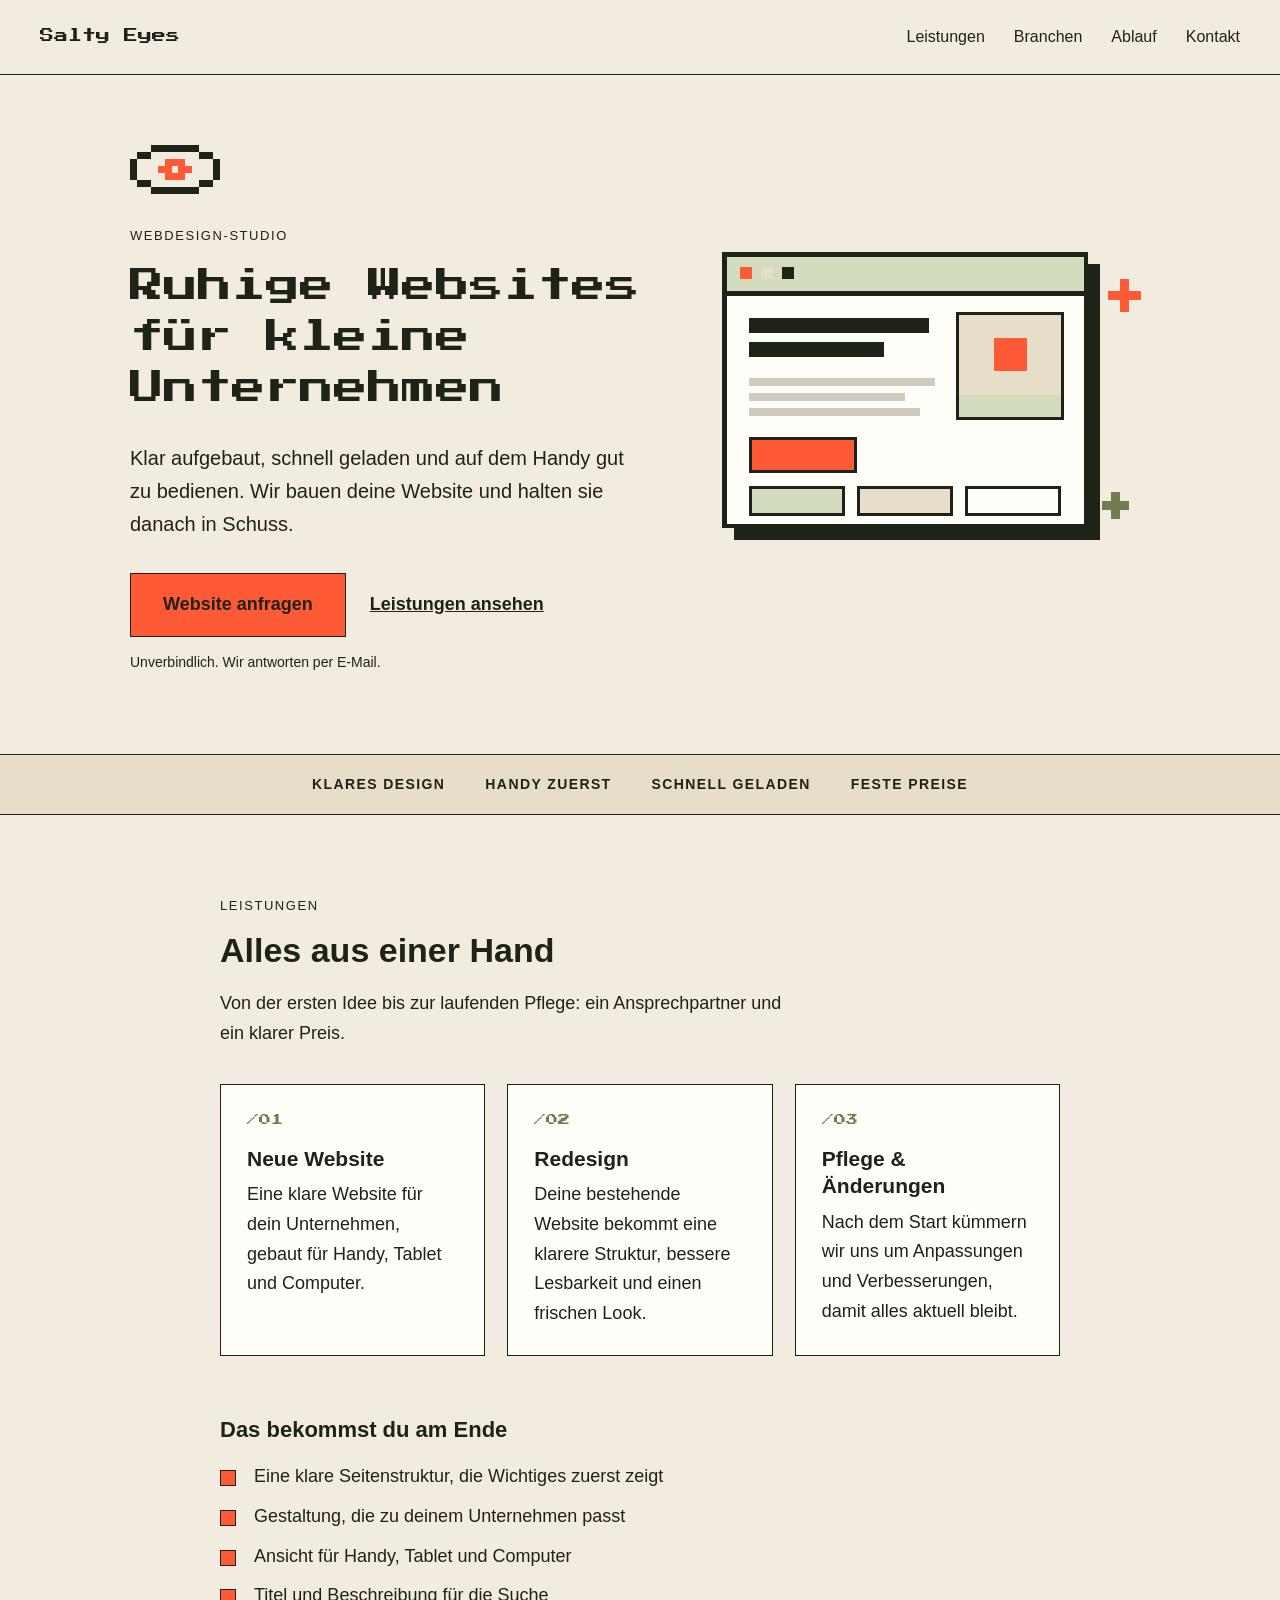
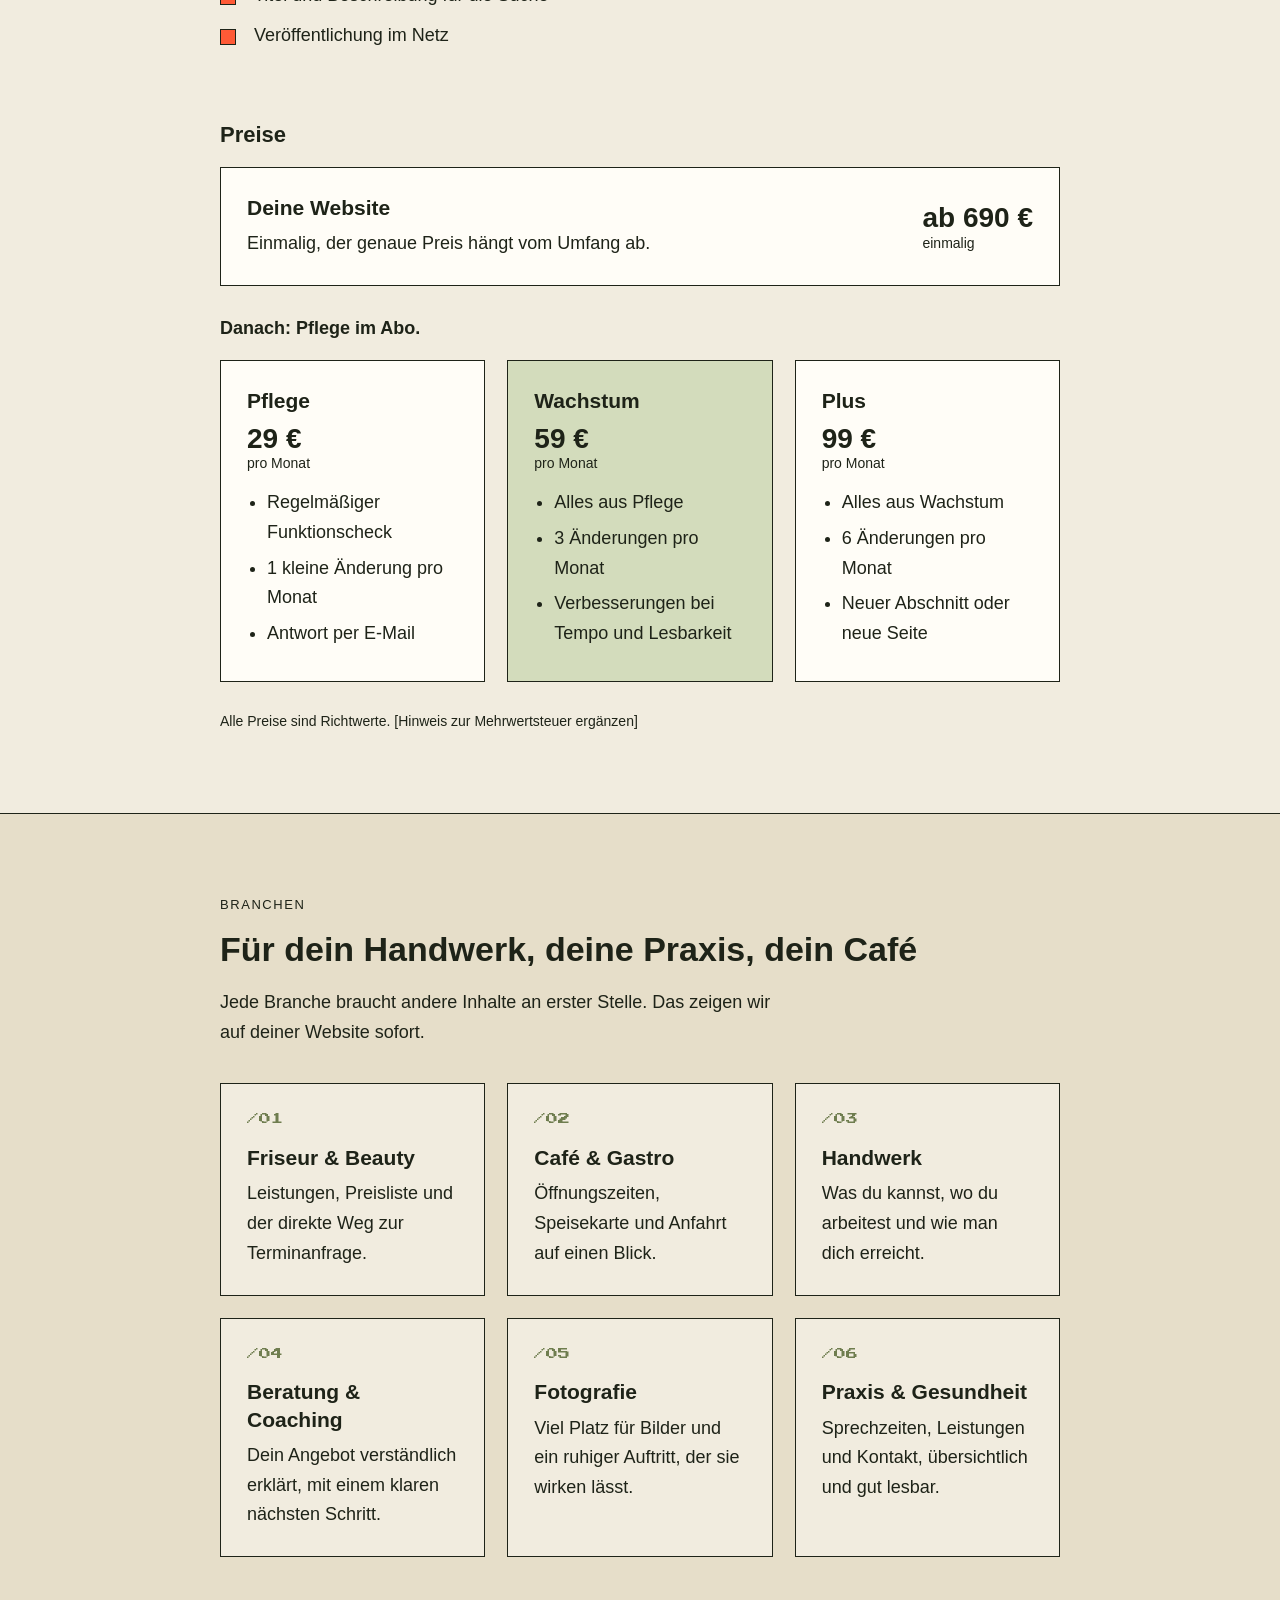
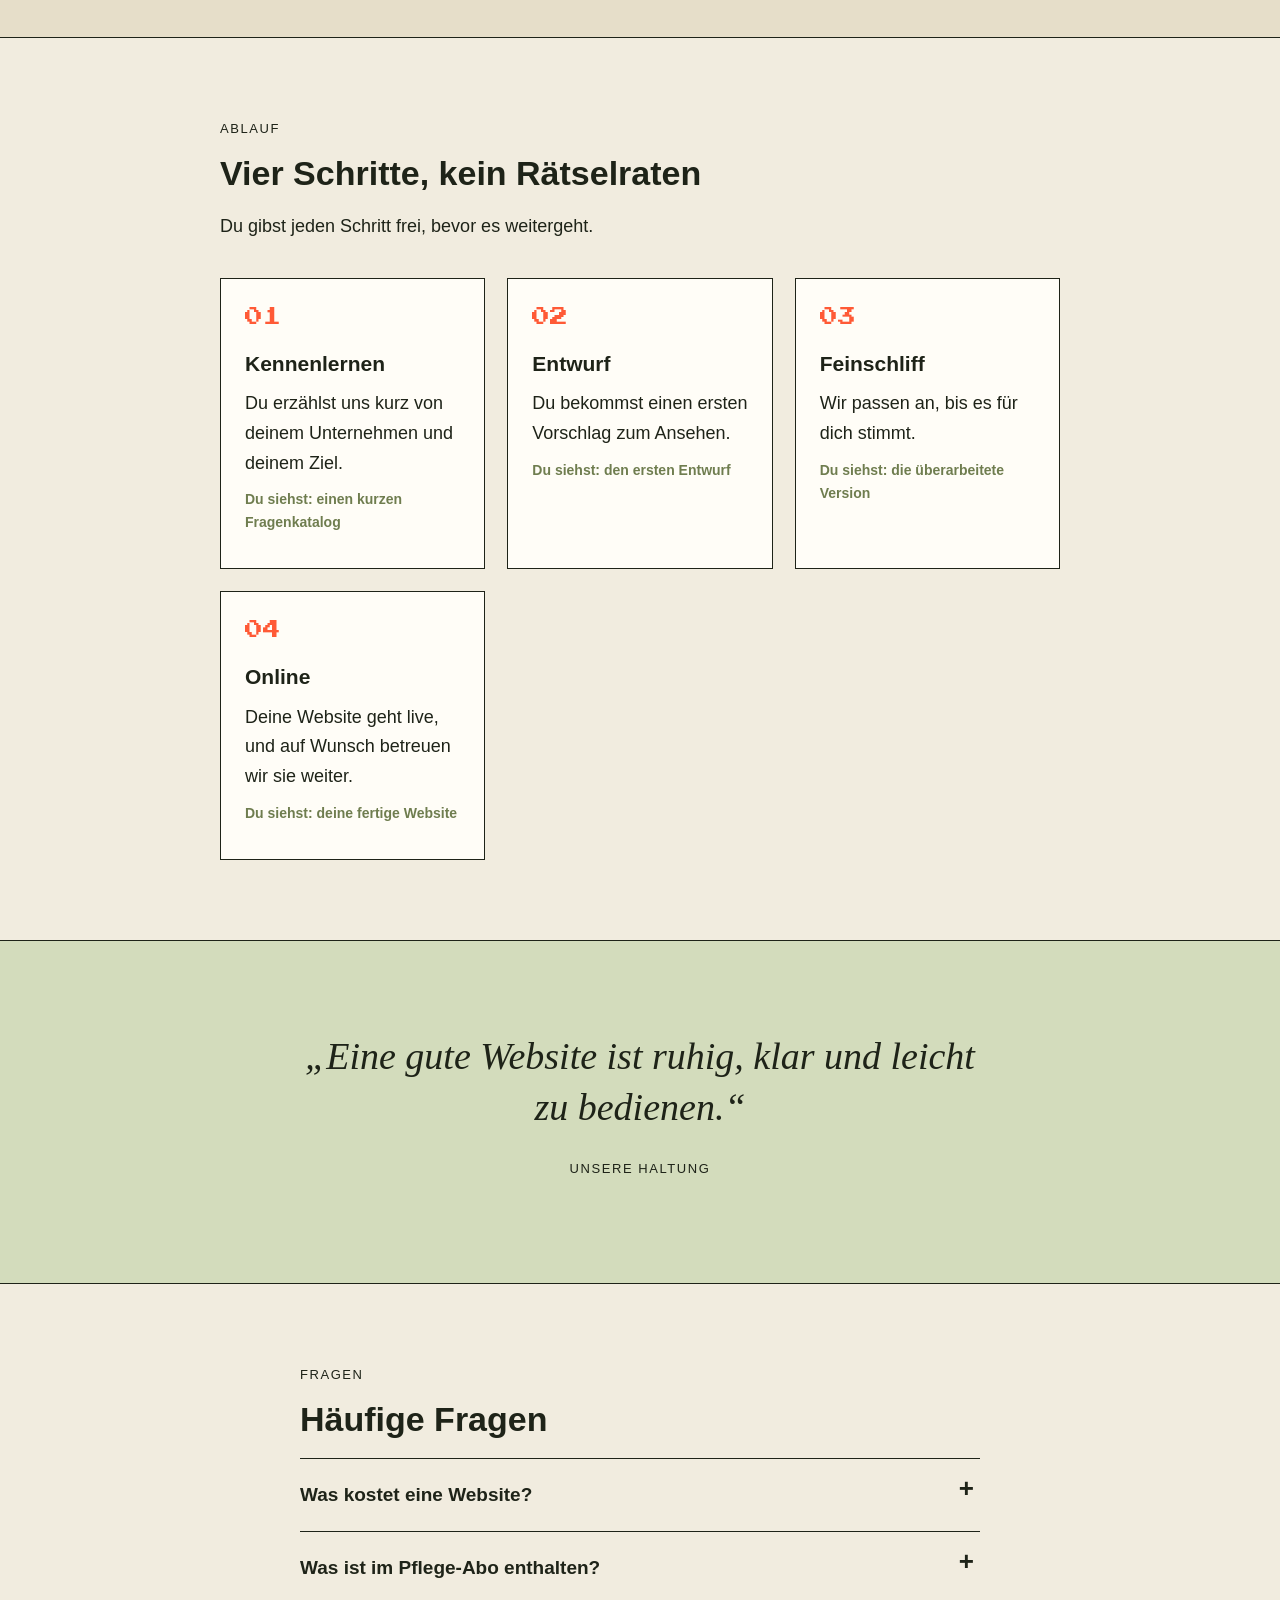
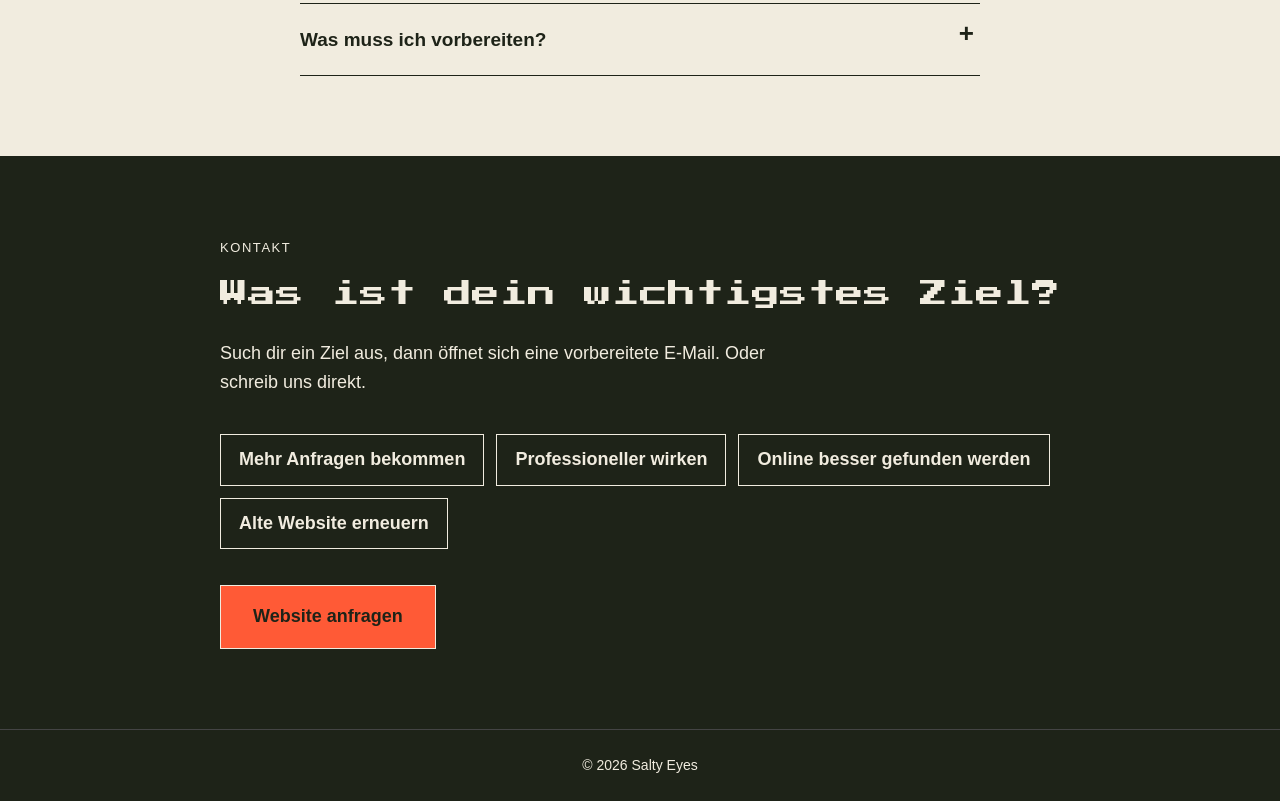
==== commit 96f0de06: "Add files via upload" ====
--- a/index.html
+++ b/index.html
@@ -3,8 +3,8 @@
 <head>
   <meta charset="UTF-8">
   <meta name="viewport" content="width=device-width, initial-scale=1">
-  <title>Salty Eyes – Websites für kleine Unternehmen</title>
-  <meta name="description" content="Salty Eyes baut klare, schnelle Websites für kleine Unternehmen und hält sie danach in Schuss. Jetzt unverbindlich anfragen.">
+  <title>Salty Eyes – Ruhige Websites für kleine Unternehmen</title>
+  <meta name="description" content="Salty Eyes baut klare, ruhige Websites für kleine Unternehmen und hält sie danach in Schuss. Mit festen Preisen und Pflege im Abo. Jetzt unverbindlich anfragen.">
   <link rel="stylesheet" href="style.css">
 </head>
 <body>
@@ -13,6 +13,7 @@
     <a class="logo" href="#top">Salty Eyes</a>
     <nav>
       <a href="#leistungen">Leistungen</a>
+      <a href="#branchen">Branchen</a>
       <a href="#ablauf">Ablauf</a>
       <a href="#kontakt">Kontakt</a>
     </nav>
@@ -37,89 +38,97 @@
           <rect x="50" y="40" width="30" height="10" class="pupil"/>
           <rect x="60" y="30" width="10" height="10" class="shine"/>
         </svg>
-        <p class="label">Webdesign für kleine Unternehmen</p>
-        <h1 class="pixel">Websites für kleine Unternehmen</h1>
-        <p class="lead">Klar, schnell und auf dem Handy gut bedienbar. Wir bauen deine Website und halten sie danach in Schuss.</p>
-        <a class="btn" href="mailto:kriskristalis12@gmail.com?subject=Website%20anfragen">Website anfragen</a>
+        <p class="label">Webdesign-Studio</p>
+        <h1 class="pixel">Ruhige Websites für kleine Unternehmen</h1>
+        <p class="lead">Klar aufgebaut, schnell geladen und auf dem Handy gut zu bedienen. Wir bauen deine Website und halten sie danach in Schuss.</p>
+        <div class="cta-row">
+          <a class="btn" href="mailto:kriskristalis12@gmail.com?subject=Website%20anfragen">Website anfragen</a>
+          <a class="text-link" href="#leistungen">Leistungen ansehen</a>
+        </div>
         <p class="hint">Unverbindlich. Wir antworten per E-Mail.</p>
       </div>
 
       <div class="hero-art">
         <svg class="mock" viewBox="0 0 280 210" role="img" aria-label="Skizze einer Website im Browserfenster" shape-rendering="crispEdges">
-          <rect x="8" y="8" width="244" height="184" fill="#151515"/>
-          <rect x="1.5" y="1.5" width="241" height="181" fill="#ffffff" stroke="#151515" stroke-width="3"/>
-          <rect x="1.5" y="1.5" width="241" height="26" fill="#cfe0f5" stroke="#151515" stroke-width="3"/>
+          <rect x="8" y="8" width="244" height="184" fill="#1e2318"/>
+          <rect x="1.5" y="1.5" width="241" height="181" fill="#fffdf7" stroke="#1e2318" stroke-width="3"/>
+          <rect x="1.5" y="1.5" width="241" height="26" fill="#d3dcbc" stroke="#1e2318" stroke-width="3"/>
           <rect x="12" y="10" width="8" height="8" fill="#ff5a36"/>
-          <rect x="26" y="10" width="8" height="8" fill="#ffe27a"/>
-          <rect x="40" y="10" width="8" height="8" fill="#151515"/>
-          <rect x="18" y="44" width="120" height="10" fill="#151515"/>
-          <rect x="18" y="60" width="90" height="10" fill="#151515"/>
-          <rect x="18" y="84" width="124" height="5" fill="#c9c9c9"/>
-          <rect x="18" y="94" width="104" height="5" fill="#c9c9c9"/>
-          <rect x="18" y="104" width="114" height="5" fill="#c9c9c9"/>
-          <rect x="19" y="124" width="70" height="22" fill="#ff5a36" stroke="#151515" stroke-width="2"/>
-          <rect x="157" y="41" width="70" height="70" fill="#ffe27a" stroke="#151515" stroke-width="2"/>
+          <rect x="26" y="10" width="8" height="8" fill="#e6dec9"/>
+          <rect x="40" y="10" width="8" height="8" fill="#1e2318"/>
+          <rect x="18" y="44" width="120" height="10" fill="#1e2318"/>
+          <rect x="18" y="60" width="90" height="10" fill="#1e2318"/>
+          <rect x="18" y="84" width="124" height="5" fill="#cfcbbd"/>
+          <rect x="18" y="94" width="104" height="5" fill="#cfcbbd"/>
+          <rect x="18" y="104" width="114" height="5" fill="#cfcbbd"/>
+          <rect x="19" y="124" width="70" height="22" fill="#ff5a36" stroke="#1e2318" stroke-width="2"/>
+          <rect x="157" y="41" width="70" height="70" fill="#e6dec9" stroke="#1e2318" stroke-width="2"/>
           <rect x="181" y="57" width="22" height="22" fill="#ff5a36"/>
-          <rect x="158" y="95" width="68" height="15" fill="#cfe0f5"/>
-          <rect x="19" y="157" width="62" height="18" fill="#cfe0f5" stroke="#151515" stroke-width="2"/>
-          <rect x="91" y="157" width="62" height="18" fill="#f7c9d4" stroke="#151515" stroke-width="2"/>
-          <rect x="163" y="157" width="62" height="18" fill="#ffe27a" stroke="#151515" stroke-width="2"/>
+          <rect x="158" y="95" width="68" height="15" fill="#d3dcbc"/>
+          <rect x="19" y="157" width="62" height="18" fill="#d3dcbc" stroke="#1e2318" stroke-width="2"/>
+          <rect x="91" y="157" width="62" height="18" fill="#e6dec9" stroke="#1e2318" stroke-width="2"/>
+          <rect x="163" y="157" width="62" height="18" fill="#fffdf7" stroke="#1e2318" stroke-width="2"/>
           <rect x="265" y="18" width="6" height="22" fill="#ff5a36"/>
           <rect x="257" y="26" width="22" height="6" fill="#ff5a36"/>
-          <rect x="259" y="160" width="6" height="18" fill="#151515"/>
-          <rect x="253" y="166" width="18" height="6" fill="#151515"/>
+          <rect x="259" y="160" width="6" height="18" fill="#6f7d4f"/>
+          <rect x="253" y="166" width="18" height="6" fill="#6f7d4f"/>
         </svg>
       </div>
     </section>
 
-    <!-- Laufband -->
-    <div class="ticker" aria-hidden="true">
-      <div class="ticker-track">
-        <div class="ticker-group">
-          <span>Websites</span><span>•</span><span>Pflege-Abo</span><span>•</span><span>Handy-freundlich</span><span>•</span><span>Klar &amp; schnell</span><span>•</span><span>Ohne Fachchinesisch</span><span>•</span><span>Salty Eyes</span><span>•</span>
-        </div>
-        <div class="ticker-group">
-          <span>Websites</span><span>•</span><span>Pflege-Abo</span><span>•</span><span>Handy-freundlich</span><span>•</span><span>Klar &amp; schnell</span><span>•</span><span>Ohne Fachchinesisch</span><span>•</span><span>Salty Eyes</span><span>•</span>
-        </div>
-      </div>
-    </div>
-
-    <!-- 2. Für wen -->
-    <section class="band">
-      <div class="wrap">
-        <p class="label">Für wen</p>
-        <h2>Für kleine Unternehmen mit großen Plänen</h2>
-        <p class="lead-left">Egal, ob dein Unternehmen gerade startet oder schon lange läuft: Du bekommst eine Website, die man auf Anhieb versteht.</p>
-        <ul class="chips">
-          <li>Friseur &amp; Beauty</li>
-          <li>Café &amp; Gastro</li>
-          <li>Handwerk</li>
-          <li>Beratung &amp; Coaching</li>
-          <li>Fotografie</li>
-          <li>Praxis &amp; Gesundheit</li>
-          <li>Kleine Läden</li>
-        </ul>
-      </div>
-    </section>
-
-    <!-- 3. Leistungen -->
+    <!-- Merkmale -->
+    <ul class="strip">
+      <li>Klares Design</li>
+      <li>Handy zuerst</li>
+      <li>Schnell geladen</li>
+      <li>Feste Preise</li>
+    </ul>
+
+    <!-- 2. Leistungen -->
     <section id="leistungen" class="band">
       <div class="wrap">
         <p class="label">Leistungen</p>
-        <h2>Erst die Website, dann die Pflege</h2>
-
+        <h2>Alles aus einer Hand</h2>
+        <p class="lead-left">Von der ersten Idee bis zur laufenden Pflege: ein Ansprechpartner und ein klarer Preis.</p>
+
+        <div class="cards three">
+          <div class="card">
+            <span class="tag">/01</span>
+            <h3>Neue Website</h3>
+            <p>Eine klare Website für dein Unternehmen, gebaut für Handy, Tablet und Computer.</p>
+          </div>
+          <div class="card">
+            <span class="tag">/02</span>
+            <h3>Redesign</h3>
+            <p>Deine bestehende Website bekommt eine klarere Struktur, bessere Lesbarkeit und einen frischen Look.</p>
+          </div>
+          <div class="card">
+            <span class="tag">/03</span>
+            <h3>Pflege &amp; Änderungen</h3>
+            <p>Nach dem Start kümmern wir uns um Anpassungen und Verbesserungen, damit alles aktuell bleibt.</p>
+          </div>
+        </div>
+
+        <h3 class="subhead">Das bekommst du am Ende</h3>
+        <ul class="checks">
+          <li>Eine klare Seitenstruktur, die Wichtiges zuerst zeigt</li>
+          <li>Gestaltung, die zu deinem Unternehmen passt</li>
+          <li>Ansicht für Handy, Tablet und Computer</li>
+          <li>Titel und Beschreibung für die Suche</li>
+          <li>Veröffentlichung im Netz</li>
+        </ul>
+
+        <h3 class="subhead">Preise</h3>
         <div class="card card-wide">
           <div>
             <h3>Deine Website</h3>
-            <p>Eine klare Website für dein Unternehmen: Aufbau, Gestaltung, Handy-Ansicht und Veröffentlichung.</p>
+            <p>Einmalig, der genaue Preis hängt vom Umfang ab.</p>
           </div>
           <p class="price">ab 690 €<span>einmalig</span></p>
         </div>
 
-        <h3 class="subhead">Danach: Pflege im Abo</h3>
-        <p class="note-top">Wir kümmern uns um Änderungen und Verbesserungen, damit deine Website aktuell bleibt.</p>
-
-        <div class="cards">
+        <p class="note-top">Danach: Pflege im Abo.</p>
+        <div class="cards three">
           <div class="card">
             <h3>Pflege</h3>
             <p class="price">29 €<span>pro Monat</span></p>
@@ -152,41 +161,125 @@
       </div>
     </section>
 
+    <!-- 3. Branchen -->
+    <section id="branchen" class="band band-sand">
+      <div class="wrap">
+        <p class="label">Branchen</p>
+        <h2>Für dein Handwerk, deine Praxis, dein Café</h2>
+        <p class="lead-left">Jede Branche braucht andere Inhalte an erster Stelle. Das zeigen wir auf deiner Website sofort.</p>
+
+        <div class="cards three">
+          <div class="card plain">
+            <span class="tag">/01</span>
+            <h3>Friseur &amp; Beauty</h3>
+            <p>Leistungen, Preisliste und der direkte Weg zur Terminanfrage.</p>
+          </div>
+          <div class="card plain">
+            <span class="tag">/02</span>
+            <h3>Café &amp; Gastro</h3>
+            <p>Öffnungszeiten, Speisekarte und Anfahrt auf einen Blick.</p>
+          </div>
+          <div class="card plain">
+            <span class="tag">/03</span>
+            <h3>Handwerk</h3>
+            <p>Was du kannst, wo du arbeitest und wie man dich erreicht.</p>
+          </div>
+          <div class="card plain">
+            <span class="tag">/04</span>
+            <h3>Beratung &amp; Coaching</h3>
+            <p>Dein Angebot verständlich erklärt, mit einem klaren nächsten Schritt.</p>
+          </div>
+          <div class="card plain">
+            <span class="tag">/05</span>
+            <h3>Fotografie</h3>
+            <p>Viel Platz für Bilder und ein ruhiger Auftritt, der sie wirken lässt.</p>
+          </div>
+          <div class="card plain">
+            <span class="tag">/06</span>
+            <h3>Praxis &amp; Gesundheit</h3>
+            <p>Sprechzeiten, Leistungen und Kontakt, übersichtlich und gut lesbar.</p>
+          </div>
+        </div>
+      </div>
+    </section>
+
     <!-- 4. Ablauf -->
-    <section id="ablauf" class="band band-pink">
+    <section id="ablauf" class="band">
       <div class="wrap">
         <p class="label">Ablauf</p>
-        <h2>So läuft es ab</h2>
+        <h2>Vier Schritte, kein Rätselraten</h2>
+        <p class="lead-left">Du gibst jeden Schritt frei, bevor es weitergeht.</p>
+
         <ol class="steps">
-          <li><strong>Kennenlernen.</strong> Du erzählst uns kurz von deinem Unternehmen.</li>
-          <li><strong>Entwurf.</strong> Du bekommst einen ersten Vorschlag zum Ansehen.</li>
-          <li><strong>Feinschliff.</strong> Wir passen an, bis es für dich stimmt.</li>
-          <li><strong>Online.</strong> Deine Website geht live, und auf Wunsch betreuen wir sie weiter.</li>
+          <li>
+            <span class="num">01</span>
+            <h3>Kennenlernen</h3>
+            <p>Du erzählst uns kurz von deinem Unternehmen und deinem Ziel.</p>
+            <p class="see">Du siehst: einen kurzen Fragenkatalog</p>
+          </li>
+          <li>
+            <span class="num">02</span>
+            <h3>Entwurf</h3>
+            <p>Du bekommst einen ersten Vorschlag zum Ansehen.</p>
+            <p class="see">Du siehst: den ersten Entwurf</p>
+          </li>
+          <li>
+            <span class="num">03</span>
+            <h3>Feinschliff</h3>
+            <p>Wir passen an, bis es für dich stimmt.</p>
+            <p class="see">Du siehst: die überarbeitete Version</p>
+          </li>
+          <li>
+            <span class="num">04</span>
+            <h3>Online</h3>
+            <p>Deine Website geht live, und auf Wunsch betreuen wir sie weiter.</p>
+            <p class="see">Du siehst: deine fertige Website</p>
+          </li>
         </ol>
       </div>
     </section>
 
-    <!-- 5. Projekte -->
+    <!-- 5. Haltung -->
+    <section class="band band-sage">
+      <div class="wrap quote-wrap">
+        <p class="quote">„Eine gute Website ist ruhig, klar und leicht zu bedienen.“</p>
+        <p class="label">Unsere Haltung</p>
+      </div>
+    </section>
+
+    <!-- 6. Fragen -->
     <section class="band">
-      <div class="wrap projects">
-        <div>
-          <p class="label">Projekte</p>
-          <h2>Hier könnte deine Website stehen</h2>
-          <p class="lead-left">Unsere ersten Projekte entstehen gerade. Schreib uns, wenn du dabei sein möchtest.</p>
-        </div>
-        <div class="frame" aria-hidden="true">
-          <div class="frame-bar"><i></i><i></i><i></i></div>
-          <div class="frame-body"><span class="pixel">Dein Name</span></div>
-        </div>
-      </div>
-    </section>
-
-    <!-- 6. Kontakt -->
+      <div class="wrap narrow">
+        <p class="label">Fragen</p>
+        <h2>Häufige Fragen</h2>
+
+        <details>
+          <summary>Was kostet eine Website?</summary>
+          <p>Eine Website startet bei 690 €, einmalig. Der genaue Preis hängt vom Umfang ab. Schreib uns kurz, was du brauchst, dann nennen wir dir einen Preis.</p>
+        </details>
+        <details>
+          <summary>Was ist im Pflege-Abo enthalten?</summary>
+          <p>Du wählst zwischen drei Stufen (29, 59 oder 99 € pro Monat). Sie unterscheiden sich vor allem in der Zahl der Änderungen pro Monat. Die Einzelheiten stehen oben bei den Preisen.</p>
+        </details>
+        <details>
+          <summary>Was muss ich vorbereiten?</summary>
+          <p>Am Anfang reicht eine kurze Nachricht: was du anbietest, für wen und was die Website erreichen soll. Alles Weitere besprechen wir gemeinsam.</p>
+        </details>
+      </div>
+    </section>
+
+    <!-- 7. Kontakt -->
     <section id="kontakt" class="band band-dark">
       <div class="wrap">
         <p class="label">Kontakt</p>
-        <h2 class="pixel">Schreib uns.</h2>
-        <p class="lead-left">Erzähl uns kurz, was du machst und was du brauchst. Wir melden uns bei dir.</p>
+        <h2 class="pixel">Was ist dein wichtigstes Ziel?</h2>
+        <p class="lead-left">Such dir ein Ziel aus, dann öffnet sich eine vorbereitete E-Mail. Oder schreib uns direkt.</p>
+        <ul class="goals">
+          <li><a href="mailto:kriskristalis12@gmail.com?subject=Ziel%3A%20Mehr%20Anfragen%20bekommen">Mehr Anfragen bekommen</a></li>
+          <li><a href="mailto:kriskristalis12@gmail.com?subject=Ziel%3A%20Professioneller%20wirken">Professioneller wirken</a></li>
+          <li><a href="mailto:kriskristalis12@gmail.com?subject=Ziel%3A%20Online%20besser%20gefunden%20werden">Online besser gefunden werden</a></li>
+          <li><a href="mailto:kriskristalis12@gmail.com?subject=Ziel%3A%20Alte%20Website%20erneuern">Alte Website erneuern</a></li>
+        </ul>
         <a class="btn" href="mailto:kriskristalis12@gmail.com?subject=Website%20anfragen">Website anfragen</a>
       </div>
     </section>
--- a/style.css
+++ b/style.css
@@ -7,13 +7,14 @@
 
 /* ---------- Farben und Grundwerte ---------- */
 :root {
-  --bg: #f5efe3;
-  --ink: #151515;
+  --bg: #f1ecdf;
+  --paper: #fffdf7;
+  --ink: #1e2318;
   --accent: #ff5a36;
-  --sky: #cfe0f5;
-  --butter: #ffe27a;
-  --pink: #f7c9d4;
-  --line: 1.5px solid #151515;
+  --sage: #d3dcbc;
+  --olive: #6f7d4f;
+  --sand: #e6dec9;
+  --line: 1.5px solid #1e2318;
 }
 
 * {
@@ -30,10 +31,11 @@
   color: var(--ink);
   font-family: "Helvetica Neue", Arial, sans-serif;
   font-size: 18px;
-  line-height: 1.6;
-}
-
-a:focus-visible {
+  line-height: 1.65;
+}
+
+a:focus-visible,
+summary:focus-visible {
   outline: 3px solid var(--accent);
   outline-offset: 3px;
 }
@@ -101,7 +103,7 @@
 .pixel {
   font-family: "Press Start 2P", "Courier New", monospace;
   font-weight: normal;
-  font-size: clamp(20px, 3.8vw, 36px);
+  font-size: clamp(20px, 3.6vw, 34px);
   line-height: 1.5;
   margin: 0 0 28px;
 }
@@ -110,6 +112,18 @@
   max-width: 520px;
   margin: 0 0 32px;
   font-size: 20px;
+}
+
+.cta-row {
+  display: flex;
+  align-items: center;
+  flex-wrap: wrap;
+  gap: 24px;
+}
+
+.text-link {
+  color: var(--ink);
+  font-weight: bold;
 }
 
 .hint {
@@ -123,12 +137,6 @@
   max-width: 420px;
   height: auto;
   margin: 0 auto;
-  animation: float 6s ease-in-out infinite;
-}
-
-@keyframes float {
-  0%, 100% { transform: translateY(0); }
-  50% { transform: translateY(-8px); }
 }
 
 /* ---------- Buttons (alle gleich) ---------- */
@@ -148,36 +156,26 @@
   color: var(--bg);
 }
 
-/* ---------- Laufband ---------- */
-.ticker {
-  overflow: hidden;
-  background: var(--butter);
+/* ---------- Merkmale ---------- */
+.strip {
+  list-style: none;
+  margin: 0;
+  padding: 0;
+  display: flex;
+  flex-wrap: wrap;
+  justify-content: center;
+  gap: 8px 40px;
+  padding: 18px 20px;
+  background: var(--sand);
   border-top: var(--line);
   border-bottom: var(--line);
 }
 
-.ticker-track {
-  display: flex;
-  width: max-content;
-  animation: scroll 30s linear infinite;
-}
-
-.ticker-group {
-  display: flex;
-}
-
-.ticker-group span {
-  padding: 14px 18px;
-  font-weight: bold;
+.strip li {
+  font-size: 14px;
+  font-weight: bold;
+  letter-spacing: 0.1em;
   text-transform: uppercase;
-  letter-spacing: 0.1em;
-  font-size: 15px;
-  white-space: nowrap;
-}
-
-@keyframes scroll {
-  from { transform: translateX(0); }
-  to { transform: translateX(-50%); }
 }
 
 /* ---------- Abschnitte ---------- */
@@ -185,8 +183,12 @@
   border-bottom: var(--line);
 }
 
-.band-pink {
-  background: var(--pink);
+.band-sand {
+  background: var(--sand);
+}
+
+.band-sage {
+  background: var(--sage);
 }
 
 .band-dark {
@@ -196,88 +198,63 @@
 }
 
 .wrap {
-  max-width: 900px;
+  max-width: 920px;
   margin: 0 auto;
-  padding: 70px 40px;
+  padding: 80px 40px;
+}
+
+.wrap.narrow {
+  max-width: 760px;
 }
 
 .wrap h2 {
-  font-size: 32px;
+  font-size: 34px;
   line-height: 1.2;
-  margin: 0 0 28px;
+  margin: 0 0 18px;
 }
 
 .wrap h2.pixel {
-  font-size: clamp(20px, 4vw, 34px);
-  line-height: 1.4;
+  font-size: clamp(18px, 3.4vw, 28px);
+  line-height: 1.5;
+  margin-bottom: 24px;
+}
+
+.lead-left {
+  max-width: 580px;
+  margin: 0 0 36px;
 }
 
 .subhead {
-  margin: 48px 0 6px;
+  margin: 56px 0 14px;
   font-size: 22px;
 }
 
 .note-top {
-  margin: 0 0 24px;
-}
-
-.lead-left {
-  max-width: 560px;
-  margin: 0 0 32px;
-}
-
-/* ---------- Kleine Schilder ---------- */
-.chips {
-  list-style: none;
-  margin: 0;
-  padding: 0;
-  display: flex;
-  flex-wrap: wrap;
-  gap: 12px;
-}
-
-.chips li {
-  border: var(--line);
-  padding: 8px 16px;
-  font-weight: bold;
-  background: var(--sky);
-}
-
-.chips li:nth-child(3n+2) {
-  background: var(--butter);
-}
-
-.chips li:nth-child(3n) {
-  background: var(--pink);
+  margin: 28px 0 16px;
+  font-weight: bold;
 }
 
 /* ---------- Karten ---------- */
 .cards {
   display: grid;
-  grid-template-columns: repeat(auto-fit, minmax(240px, 1fr));
+  grid-template-columns: repeat(auto-fit, minmax(250px, 1fr));
   gap: 22px;
 }
 
 .card {
-  background: var(--sky);
+  background: var(--paper);
   border: var(--line);
-  box-shadow: 6px 6px 0 var(--ink);
   padding: 26px;
-  transition: transform 0.15s, box-shadow 0.15s;
-}
-
-.card:hover {
-  transform: translate(-3px, -3px);
-  box-shadow: 9px 9px 0 var(--ink);
-}
-
-.card-strong {
-  background: var(--butter);
+}
+
+.card.plain {
+  background: var(--bg);
 }
 
 .card h3 {
   margin: 0 0 8px;
-  font-size: 22px;
+  font-size: 21px;
+  line-height: 1.3;
 }
 
 .card p {
@@ -291,6 +268,10 @@
 
 .card li {
   margin-bottom: 6px;
+}
+
+.card-strong {
+  background: var(--sage);
 }
 
 .card-wide {
@@ -298,14 +279,22 @@
   justify-content: space-between;
   align-items: center;
   gap: 24px;
-  background: #ffffff;
+  margin-bottom: 8px;
+}
+
+.tag {
+  display: block;
+  margin-bottom: 14px;
+  font-family: "Press Start 2P", "Courier New", monospace;
+  font-size: 12px;
+  color: var(--olive);
 }
 
 .price {
   font-weight: bold;
   font-size: 28px;
   line-height: 1.2;
-  margin: 0 0 4px;
+  margin: 0 0 6px;
 }
 
 .price span {
@@ -319,77 +308,148 @@
   font-size: 14px;
 }
 
+/* ---------- Liste mit Häkchen ---------- */
+.checks {
+  list-style: none;
+  margin: 0;
+  padding: 0;
+}
+
+.checks li {
+  position: relative;
+  padding: 0 0 10px 34px;
+}
+
+.checks li::before {
+  content: "";
+  position: absolute;
+  left: 0;
+  top: 8px;
+  width: 14px;
+  height: 14px;
+  background: var(--accent);
+  border: var(--line);
+}
+
 /* ---------- Ablauf ---------- */
 .steps {
+  list-style: none;
   margin: 0;
   padding: 0;
+  display: grid;
+  grid-template-columns: repeat(auto-fit, minmax(200px, 1fr));
+  gap: 22px;
+}
+
+.steps li {
+  background: var(--paper);
+  border: var(--line);
+  padding: 24px;
+}
+
+.steps h3 {
+  margin: 0 0 8px;
+  font-size: 21px;
+}
+
+.steps p {
+  margin: 0 0 10px;
+}
+
+.num {
+  display: block;
+  margin-bottom: 14px;
+  font-family: "Press Start 2P", "Courier New", monospace;
+  font-size: 18px;
+  color: var(--accent);
+}
+
+.see {
+  font-size: 14px;
+  color: var(--olive);
+  font-weight: bold;
+  margin: 0;
+}
+
+/* ---------- Haltung ---------- */
+.quote-wrap {
+  text-align: center;
+  padding: 90px 40px;
+}
+
+.quote {
+  font-family: Georgia, "Times New Roman", serif;
+  font-style: italic;
+  font-size: clamp(24px, 4vw, 38px);
+  line-height: 1.35;
+  max-width: 700px;
+  margin: 0 auto 24px;
+}
+
+/* ---------- Fragen ---------- */
+details {
+  border-top: var(--line);
+}
+
+details:last-of-type {
+  border-bottom: var(--line);
+}
+
+summary {
+  cursor: pointer;
   list-style: none;
-  counter-reset: step;
-}
-
-.steps li {
-  counter-increment: step;
+  padding: 20px 40px 20px 0;
+  font-weight: bold;
+  font-size: 19px;
   position: relative;
-  padding: 0 0 22px 60px;
-}
-
-.steps li::before {
-  content: counter(step);
+}
+
+summary::-webkit-details-marker {
+  display: none;
+}
+
+summary::after {
+  content: "+";
   position: absolute;
-  left: 0;
-  top: 0;
-  width: 40px;
-  height: 40px;
+  right: 6px;
+  top: 16px;
+  font-size: 26px;
+  line-height: 1;
+}
+
+details[open] summary::after {
+  content: "–";
+}
+
+details p {
+  margin: 0 0 22px;
+  max-width: 600px;
+}
+
+/* ---------- Kontakt (dunkel) ---------- */
+.goals {
+  list-style: none;
+  margin: 0 0 36px;
+  padding: 0;
+  display: flex;
+  flex-wrap: wrap;
+  gap: 12px;
+}
+
+.goals a {
+  display: inline-block;
+  padding: 10px 18px;
+  border: 1.5px solid var(--bg);
+  color: var(--bg);
+  text-decoration: none;
+  font-weight: bold;
+}
+
+.goals a:hover {
   background: var(--bg);
-  border: var(--line);
-  box-shadow: 3px 3px 0 var(--ink);
-  text-align: center;
-  line-height: 37px;
-  font-weight: bold;
-}
-
-/* ---------- Projekte ---------- */
-.projects {
-  display: grid;
-  grid-template-columns: 1fr 1fr;
-  gap: 40px;
-  align-items: center;
-}
-
-.frame {
-  background: #ffffff;
-  border: var(--line);
-  box-shadow: 8px 8px 0 var(--ink);
-}
-
-.frame-bar {
-  display: flex;
-  gap: 6px;
-  padding: 10px 12px;
-  background: var(--sky);
-  border-bottom: var(--line);
-}
-
-.frame-bar i {
-  width: 10px;
-  height: 10px;
-  background: var(--ink);
-}
-
-.frame-bar i:nth-child(1) { background: var(--accent); }
-.frame-bar i:nth-child(2) { background: var(--butter); }
-
-.frame-body {
-  padding: 50px 20px;
-  text-align: center;
-}
-
-.frame-body .pixel {
-  font-size: 16px;
-  margin: 0;
-}
-
-/* ---------- Kontakt (dunkel) ---------- */
+  color: var(--ink);
+}
+
 .band-dark .btn {
   border-color: var(--bg);
 }
@@ -431,8 +491,16 @@
     padding: 18px 20px;
   }
 
+  .site-header nav {
+    display: flex;
+    flex-wrap: wrap;
+    justify-content: center;
+    gap: 4px 4px;
+  }
+
   .site-header nav a {
-    margin: 0 10px;
+    margin: 0 8px;
+    font-size: 15px;
   }
 
   .hero {
@@ -442,11 +510,11 @@
   }
 
   .wrap {
-    padding: 50px 20px;
+    padding: 56px 20px;
   }
 
   .wrap h2 {
-    font-size: 26px;
+    font-size: 27px;
   }
 
   .card-wide {
@@ -454,12 +522,22 @@
     align-items: flex-start;
   }
 
-  .projects {
-    grid-template-columns: 1fr;
+  .quote-wrap {
+    padding: 60px 20px;
   }
 
   .btn {
     display: block;
+    text-align: center;
+  }
+
+  .cta-row {
+    flex-direction: column;
+    align-items: stretch;
+    gap: 14px;
+  }
+
+  .text-link {
     text-align: center;
   }
 
@@ -485,13 +563,4 @@
   html {
     scroll-behavior: auto;
   }
-
-  .hero-art .mock,
-  .ticker-track {
-    animation: none;
-  }
-
-  .card {
-    transition: none;
-  }
-}
+}
